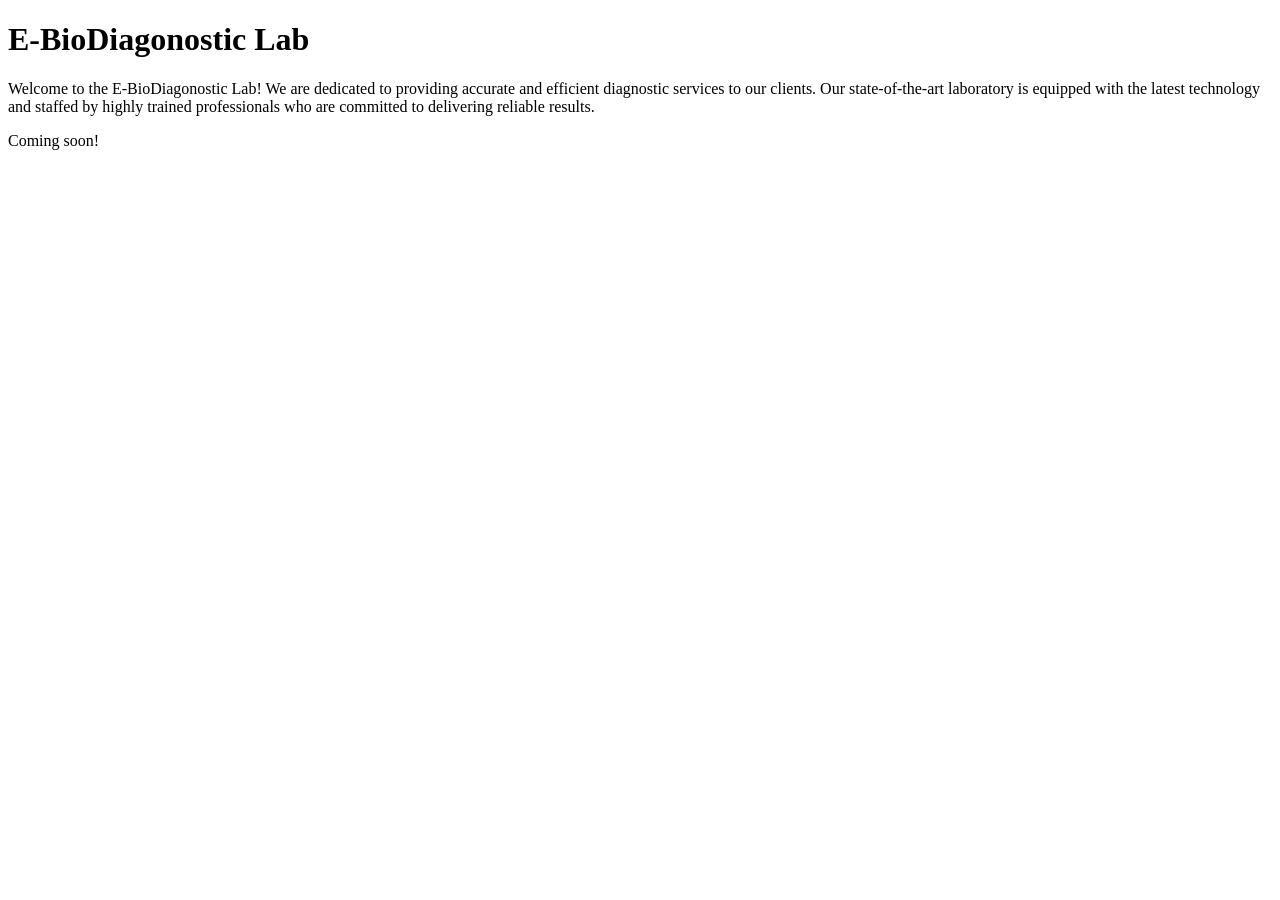
==== index.html @ f476524f "Create index.html" ====
<!DOCTYPE html>
<html lang="en">
<head>
    <meta charset="UTF-8">
    <meta name="viewport" content="width=device-width, initial-scale=1.0">
    <title>E-BioDiagonostic Lab</title>
</head>
<body>
    <h1>E-BioDiagonostic Lab</h1>
    <p>Welcome to the E-BioDiagonostic Lab! We are dedicated to providing accurate and efficient diagnostic services to our clients. Our state-of-the-art laboratory is equipped with the latest technology and staffed by highly trained professionals who are committed to delivering reliable results.
    </p>
    <p>Coming soon!</p>
</body>
</html>
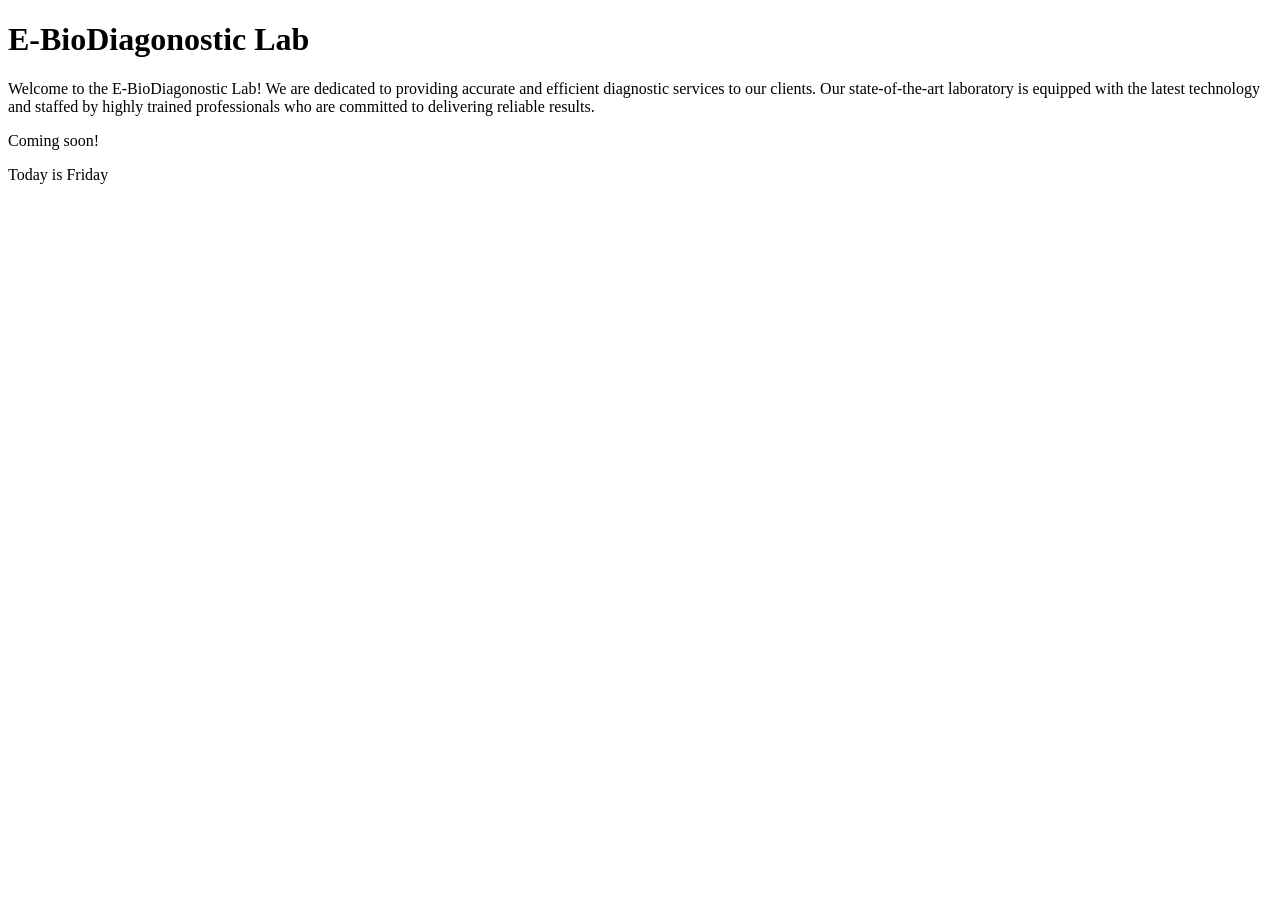
==== commit 533349db: "Update index.html" ====
--- a/index.html
+++ b/index.html
@@ -10,5 +10,7 @@
     <p>Welcome to the E-BioDiagonostic Lab! We are dedicated to providing accurate and efficient diagnostic services to our clients. Our state-of-the-art laboratory is equipped with the latest technology and staffed by highly trained professionals who are committed to delivering reliable results.
     </p>
     <p>Coming soon!</p>
+
+    <p>Today is Friday</p>
 </body>
 </html>
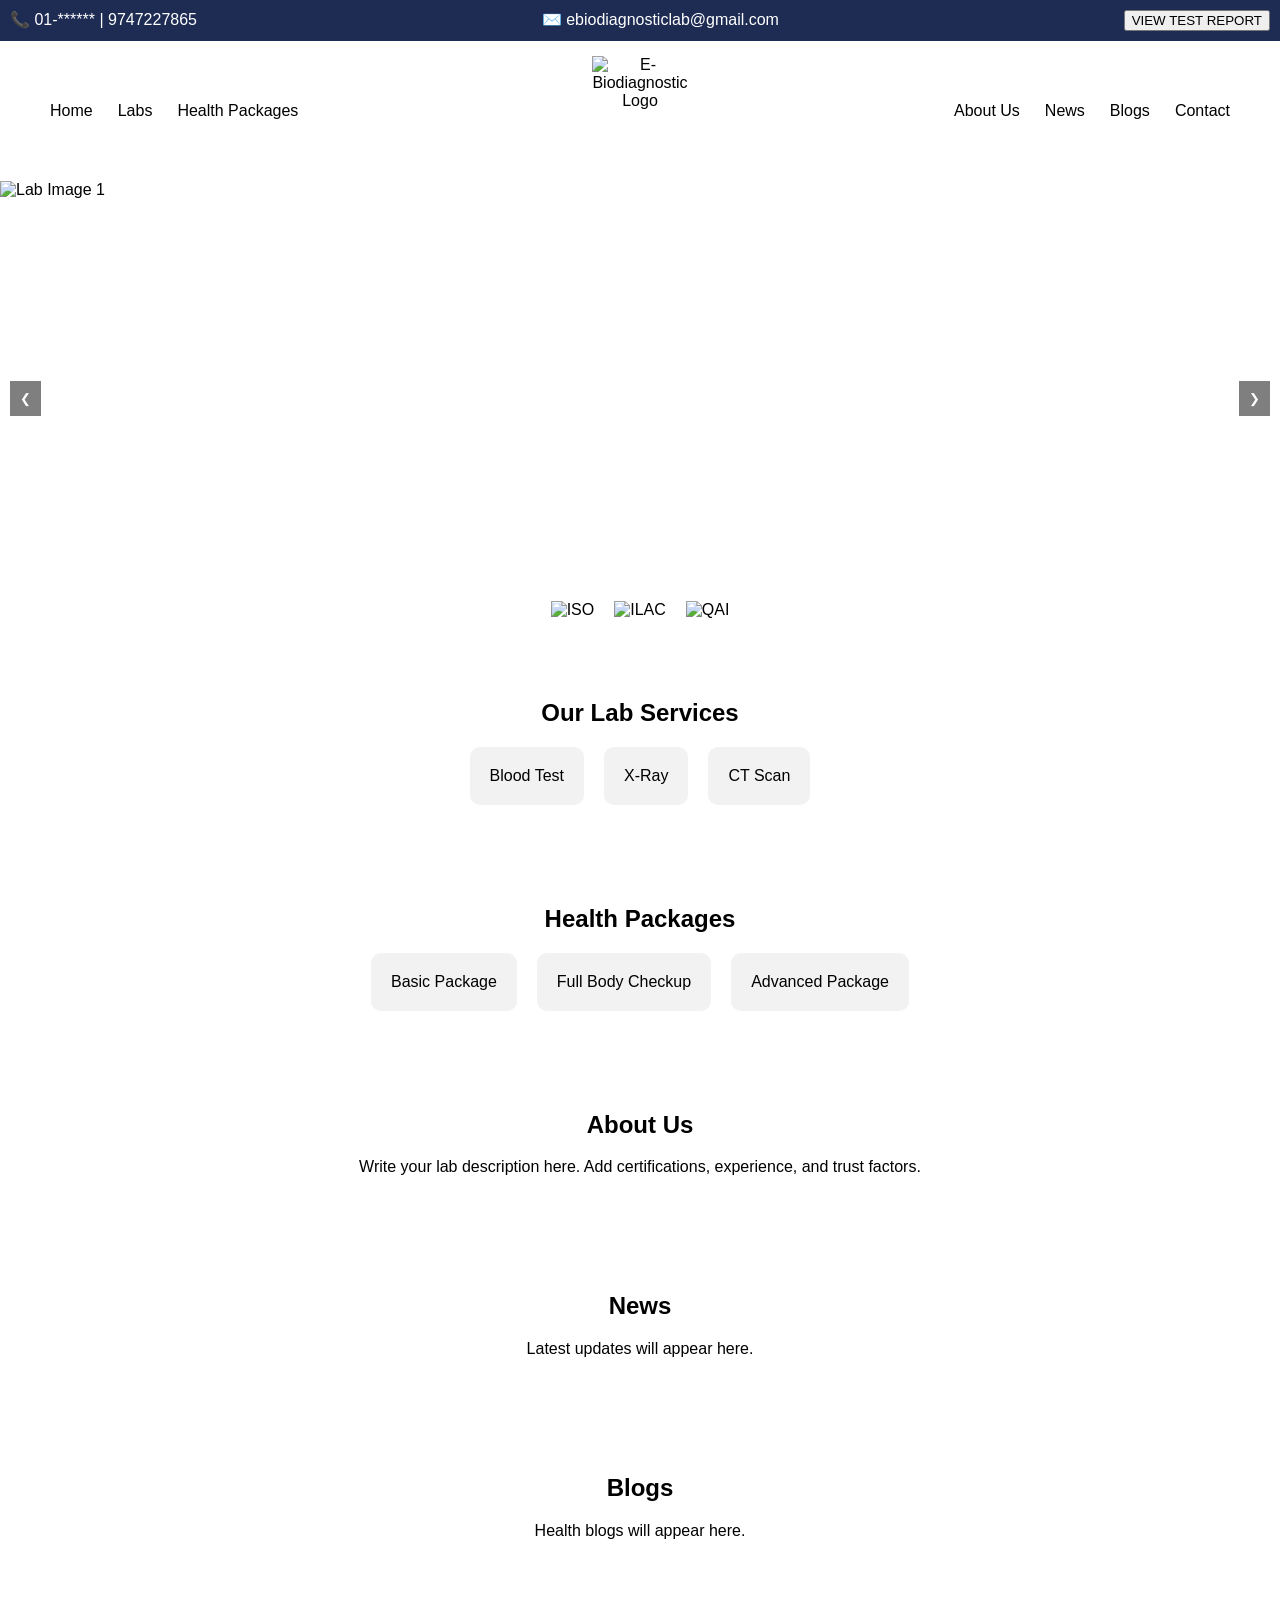
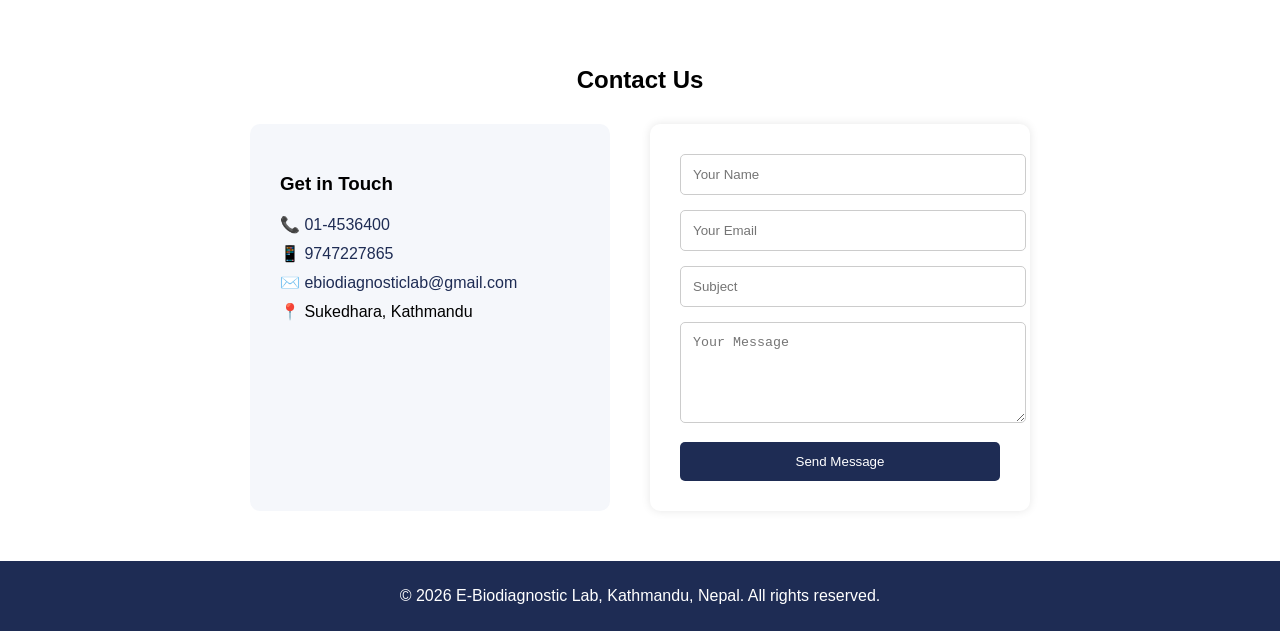
==== commit c125d058: "Add files via upload" ====
--- a/index.html
+++ b/index.html
@@ -1,16 +1,221 @@
-<!DOCTYPE html>
-<html lang="en">
-<head>
-    <meta charset="UTF-8">
-    <meta name="viewport" content="width=device-width, initial-scale=1.0">
-    <title>E-BioDiagonostic Lab</title>
-</head>
-<body>
-    <h1>E-BioDiagonostic Lab</h1>
-    <p>Welcome to the E-BioDiagonostic Lab! We are dedicated to providing accurate and efficient diagnostic services to our clients. Our state-of-the-art laboratory is equipped with the latest technology and staffed by highly trained professionals who are committed to delivering reliable results.
-    </p>
-    <p>Coming soon!</p>
-
-    <p>Today is Friday</p>
-</body>
-</html>
+<!DOCTYPE html>
+<html lang="en">
+<head>
+  <meta charset="UTF-8">
+  <title>E-Biodiagnostic</title>
+  <link rel="stylesheet" href="style.css">
+</head>
+<body>
+
+<!-- ================= TOP BAR ================= -->
+<div class="topbar">
+  <div class="container">
+    <span>
+      📞 <a href="tel:01******">01-******</a> |
+      <a href="tel:9747227865">9747227865</a>
+    </span>
+
+    <span>
+      ✉️ <a href="mailto:ebiodiagnosticlab@gmail.com">
+        ebiodiagnosticlab@gmail.com
+      </a>
+    </span>
+
+    <button onclick="goToReport()">VIEW TEST REPORT</button>
+  </div>
+</div>
+
+
+<!-- ================= NAVBAR ================= -->
+<nav class="navbar">
+
+  <!-- LEFT MENU -->
+  <ul class="nav-left">
+    <li><a href="#home">Home</a></li>
+    <li><a href="#labs">Labs</a></li>
+    <li><a href="#packages">Health Packages</a></li>
+  </ul>
+
+  <!-- LOGO -->
+  <div class="logo">
+    <a href="#home">
+      <img src="Image/logo.png" alt="E-Biodiagnostic Logo">
+    </a>
+  </div>
+
+  <!-- RIGHT MENU -->
+  <ul class="nav-right">
+    <li><a href="#about">About Us</a></li>
+    <li><a href="#news">News</a></li>
+    <li><a href="#blogs">Blogs</a></li>
+    <li><a href="#contact">Contact</a></li>
+  </ul>
+
+</nav>
+
+
+<!-- ================= HERO / SLIDER ================= -->
+<section id="home" class="hero">
+
+  <div class="slide active">
+    <img src="Image/img1.jpeg" alt="Lab Image 1">
+    <div class="overlay">
+      <h1>Advanced Diagnostic Lab</h1>
+      <p>Accurate & Trusted Reports</p>
+    </div>
+  </div>
+
+  <div class="slide">
+    <img src="Image/img2.jpeg" alt="Lab Image 2">
+    <div class="overlay">
+      <h1>Quality Healthcare</h1>
+      <p>We Care For You</p>
+    </div>
+  </div>
+
+  <button class="prev">&#10094;</button>
+  <button class="next">&#10095;</button>
+</section>
+
+
+<!-- ================= CERTIFICATIONS ================= -->
+<section class="certifications">
+  <img src="" alt="ISO">
+  <img src="" alt="ILAC">
+  <img src="" alt="QAI">
+</section>
+
+
+<!-- ================= SERVICES ================= -->
+<section id="labs" class="services">
+  <h2>Our Lab Services</h2>
+
+  <div class="cards">
+    <div class="card">Blood Test</div>
+    <div class="card">X-Ray</div>
+    <div class="card">CT Scan</div>
+  </div>
+</section>
+
+
+<!-- ================= PACKAGES ================= -->
+<section id="packages" class="services">
+  <h2>Health Packages</h2>
+
+  <div class="cards">
+    <div class="card">Basic Package</div>
+    <div class="card">Full Body Checkup</div>
+    <div class="card">Advanced Package</div>
+  </div>
+</section>
+
+
+<!-- ================= ABOUT ================= -->
+<section id="about" class="about">
+  <h2>About Us</h2>
+  <p>
+    Write your lab description here. Add certifications, experience,
+    and trust factors.
+  </p>
+</section>
+
+
+<!-- ================= NEWS ================= -->
+<section id="news" class="about">
+  <h2>News</h2>
+  <p>Latest updates will appear here.</p>
+</section>
+
+
+<!-- ================= BLOGS ================= -->
+<section id="blogs" class="about">
+  <h2>Blogs</h2>
+  <p>Health blogs will appear here.</p>
+</section>
+
+
+<!-- ================= CONTACT (ADVANCED) ================= -->
+<section id="contact" class="contact">
+
+  <h2>Contact Us</h2>
+
+  <div class="contact-container">
+
+    <!-- ===== LEFT: CONTACT INFO ===== -->
+    <div class="contact-info">
+      <h3>Get in Touch</h3>
+
+      <p>📞 <a href="tel:014536400">01-4536400</a></p>
+      <p>📱 <a href="tel:9747227865">9747227865</a></p>
+      <p>✉️ <a href="mailto:ebiodiagnosticlab@gmail.com">ebiodiagnosticlab@gmail.com</a></p>
+      <p>📍 Sukedhara, Kathmandu</p>
+    </div>
+
+    <!-- ===== RIGHT: FORM WRAPPER (IMPORTANT) ===== -->
+    <div class="contact-form">
+
+      <form action="https://api.web3forms.com/submit" method="POST">
+
+        
+        <input type="hidden" name="access_key" value="1c66c8eb-bec9-47d8-b919-1bf044038e83">
+
+        <!-- EMAIL SETTINGS -->
+        <input type="hidden" name="subject" value="New Contact Message from E-Biodiagnostic">
+        <input type="hidden" name="from_name" value="E-Biodiagnostic Website">
+
+        <!-- BOT PROTECTION -->
+        <input type="checkbox" name="botcheck" style="display:none;">
+
+        <!-- NAME -->
+        <input 
+          type="text" 
+          name="name" 
+          placeholder="Your Name" 
+          required
+        >
+
+        <!-- EMAIL -->
+        <input 
+          type="email" 
+          name="email" 
+          placeholder="Your Email" 
+          required
+        >
+
+        <!-- SUBJECT -->
+        <input 
+          type="text" 
+          name="user_subject" 
+          placeholder="Subject" 
+          required
+        >
+
+        <!-- MESSAGE -->
+        <textarea 
+          name="message" 
+          placeholder="Your Message" 
+          rows="5" 
+          required
+        ></textarea>
+
+        <!-- SUBMIT -->
+        <button type="submit">Send Message</button>
+
+      </form>
+
+    </div>
+
+  </div>
+
+</section>
+
+
+<!-- ================= FOOTER ================= -->
+<footer>
+  <p>© 2026 E-Biodiagnostic Lab, Kathmandu, Nepal. All rights reserved.</p>
+</footer>
+
+
+<script src="script.js"></script>
+</body>
+</html>
--- a/style.css
+++ b/style.css
@@ -0,0 +1,247 @@
+body {
+  margin: 0;
+  font-family: Arial;
+  scroll-behavior: smooth;
+}
+
+/* TOPBAR */
+.topbar {
+  background: #1e2c54;
+  color: white;
+  padding: 10px;
+}
+
+.topbar a {
+  color: white;
+  text-decoration: none;
+}
+
+.container {
+  display: flex;
+  justify-content: space-between;
+}
+
+/* NAVBAR */
+/* NAVBAR FIX */
+.navbar {
+  display: flex;
+  justify-content: space-between;
+  align-items: center;   /* 🔥 vertical alignment fix */
+  padding: 10px 20px;
+}
+
+/* LEFT & RIGHT MENUS */
+.nav-left, .nav-right {
+  display: flex;
+  list-style: none;
+  gap: 20px;
+}
+
+/* ===== NAVBAR FULL FIX ===== */
+.navbar {
+  display: flex;
+  align-items: center;
+  justify-content: space-between;
+  padding: 15px 50px;
+}
+
+/* LEFT & RIGHT MENUS */
+.navbar ul {
+  list-style: none;
+  display: flex;
+  gap: 25px;
+  margin: 0;
+  padding: 0;
+  flex: 1;   /* 🔥 equal space */
+}
+
+/* LEFT ALIGN */
+.navbar ul:first-child {
+  justify-content: flex-start;
+}
+
+/* RIGHT ALIGN */
+.navbar ul:last-child {
+  justify-content: flex-end;
+}
+
+/* ===== LOGO CENTER PERFECT ===== */
+.logo {
+  flex: 0;   /* 🔥 prevent stretching */
+  text-align: center;
+}
+
+.logo img {
+  height: 110px;   /* 🔥 perfect size */
+  width: auto;
+  display: block;
+  margin: 0 auto;
+  
+}
+
+/* REMOVE ROUND IF ANY */
+.logo img {
+  border-radius: 0;
+}
+
+/* ===== LINKS ===== */
+.navbar a {
+  text-decoration: none;
+  color: black;
+  font-weight: 500;
+  transition: 0.3s;
+}
+
+.navbar a:hover {
+  color: #1e2c54;
+}
+
+/* ===== HERO (UNCHANGED BUT CLEAN) ===== */
+.hero {
+  height: 400px;
+  position: relative;
+  overflow: hidden;
+}
+
+.slide {
+  display: none;
+  position: absolute;
+  width: 100%;
+  height: 100%;
+}
+
+.slide img {
+  width: 100%;
+  height: 100%;
+  object-fit: cover;
+}
+
+.active {
+  display: block;
+}
+
+.overlay {
+  position: absolute;
+  top: 50%;
+  left: 50%;
+  transform: translate(-50%, -50%);
+  color: white;
+  text-align: center;
+}
+
+/* BUTTONS */
+.prev, .next {
+  position: absolute;
+  top: 50%;
+  background: rgba(0,0,0,0.5);
+  color: white;
+  border: none;
+  padding: 10px;
+}
+
+.prev { left: 10px; }
+.next { right: 10px; }
+
+/* CERTIFICATIONS */
+.certifications {
+  display: flex;
+  justify-content: center;
+  gap: 20px;
+  padding: 20px;
+}
+
+/* SERVICES */
+.services {
+  text-align: center;
+  padding: 40px;
+}
+
+.cards {
+  display: flex;
+  justify-content: center;
+  gap: 20px;
+}
+
+.card {
+  background: #f2f2f2;
+  padding: 20px;
+  border-radius: 10px;
+}
+
+/* ABOUT */
+.about {
+  padding: 40px;
+  text-align: center;
+}
+
+/* ===== CONTACT SECTION UPGRADE ===== */
+.contact {
+  padding: 50px 20px;
+  text-align: center;
+}
+
+.contact-container {
+  display: flex;
+  justify-content: center;
+  gap: 40px;
+  margin-top: 30px;
+  flex-wrap: wrap;
+}
+
+/* LEFT SIDE */
+.contact-info {
+  background: #f5f7fb;
+  padding: 30px;
+  border-radius: 10px;
+  width: 300px;
+  text-align: left;
+}
+
+.contact-info h3 {
+  margin-bottom: 20px;
+}
+
+.contact-info p {
+  margin: 10px 0;
+}
+
+.contact-info a {
+  text-decoration: none;
+  color: #1e2c54;
+}
+
+/* RIGHT SIDE */
+.contact-form {
+  background: #ffffff;
+  padding: 30px;
+  border-radius: 10px;
+  width: 320px;
+  box-shadow: 0 0 10px rgba(0,0,0,0.1);
+}
+
+.contact-form input,
+.contact-form textarea {
+  width: 100%;
+  margin-bottom: 15px;
+  padding: 12px;
+  border: 1px solid #ccc;
+  border-radius: 5px;
+}
+
+.contact-form button {
+  width: 100%;
+  padding: 12px;
+  background: #1e2c54;
+  color: white;
+  border: none;
+  border-radius: 5px;
+  cursor: pointer;
+}
+
+/* FOOTER */
+footer {
+  background: #1e2c54;
+  color: white;
+  text-align: center;
+  padding: 10px;
+}
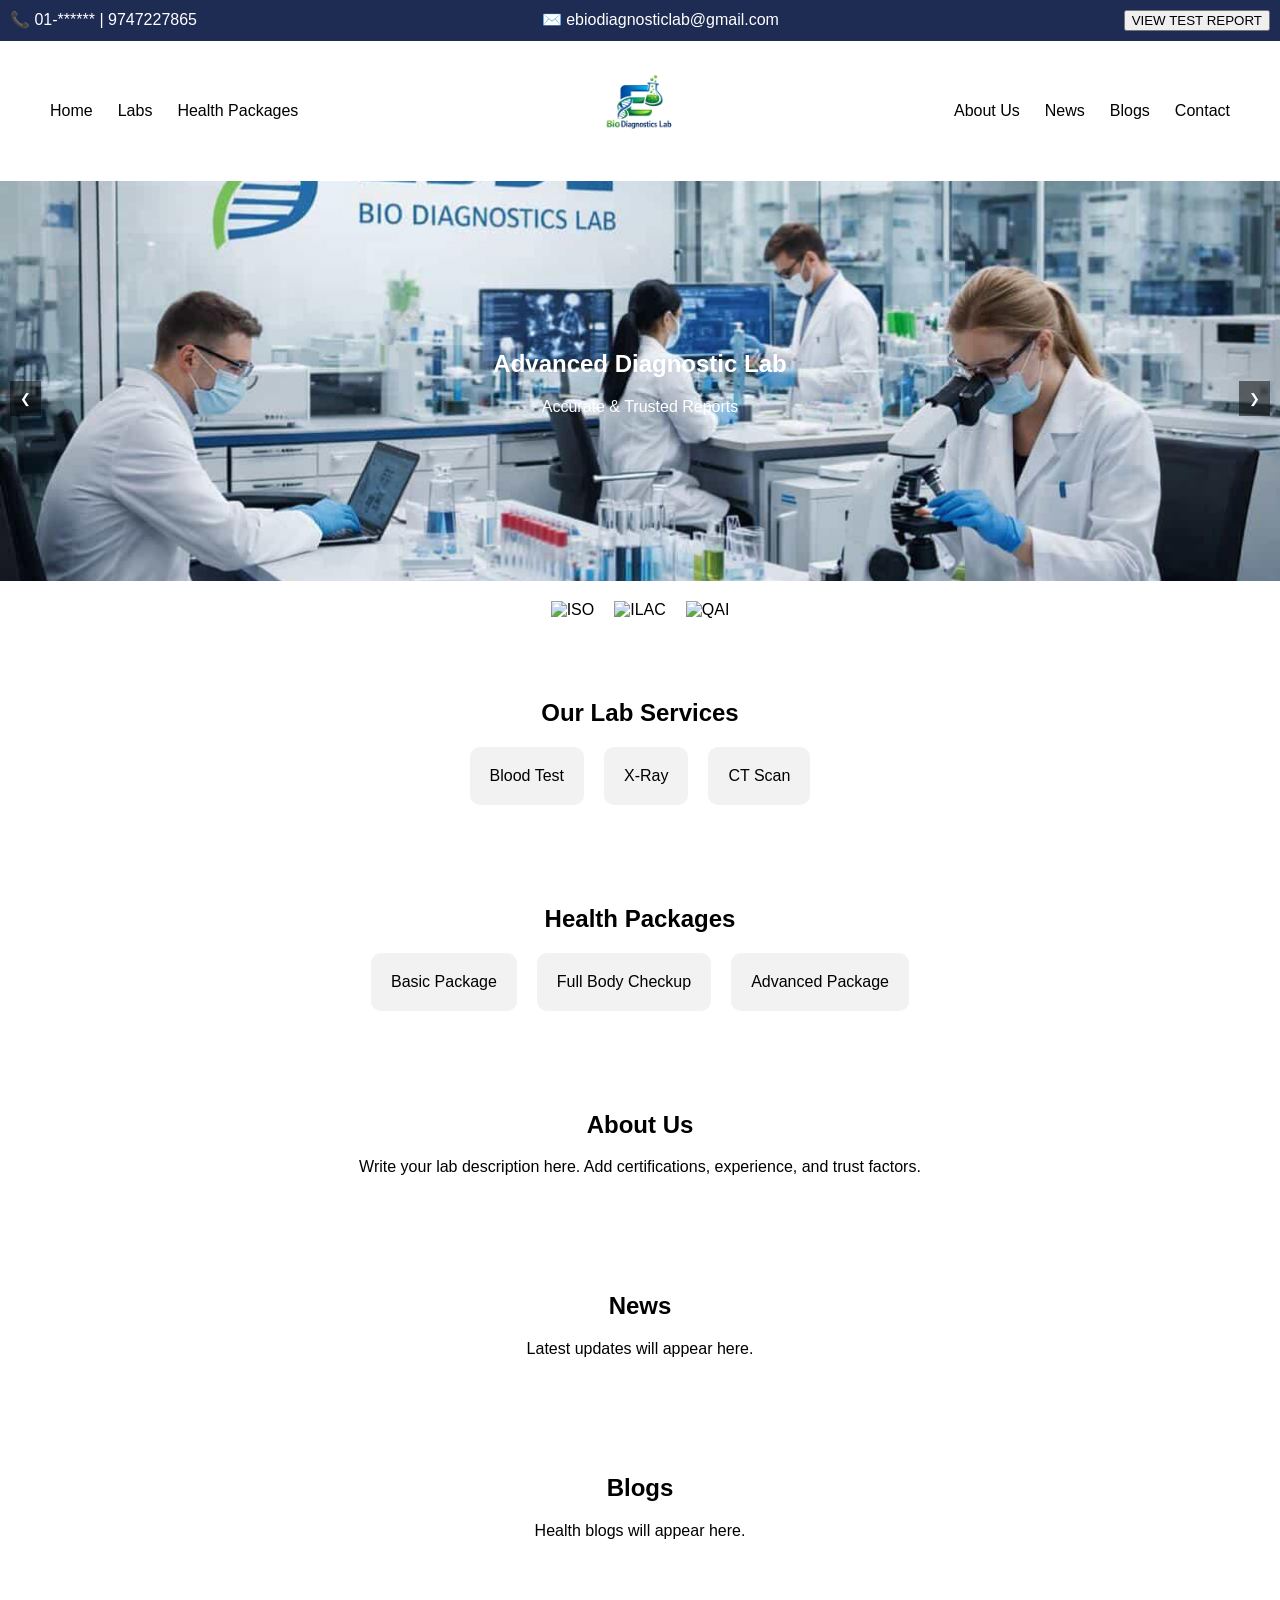
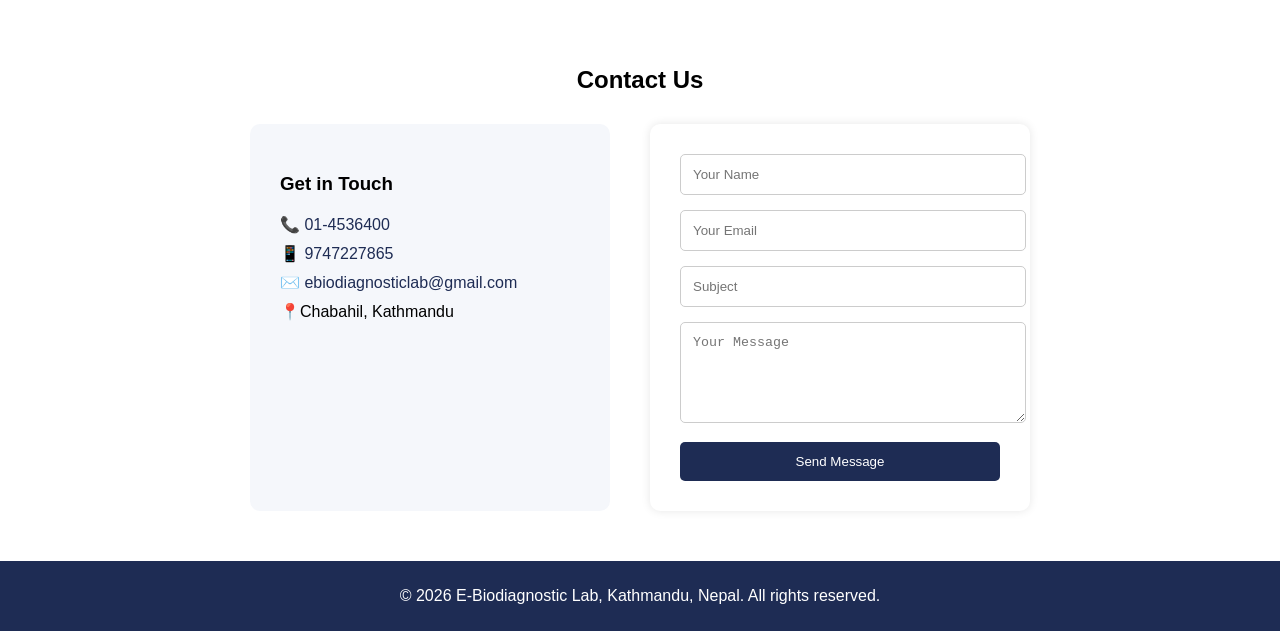
==== commit 6b2c179d: "Update index.html" ====
--- a/index.html
+++ b/index.html
@@ -148,7 +148,7 @@
       <p>📞 <a href="tel:014536400">01-4536400</a></p>
       <p>📱 <a href="tel:9747227865">9747227865</a></p>
       <p>✉️ <a href="mailto:ebiodiagnosticlab@gmail.com">ebiodiagnosticlab@gmail.com</a></p>
-      <p>📍 Sukedhara, Kathmandu</p>
+      <p>📍Chabahil, Kathmandu</p>
     </div>
 
     <!-- ===== RIGHT: FORM WRAPPER (IMPORTANT) ===== -->
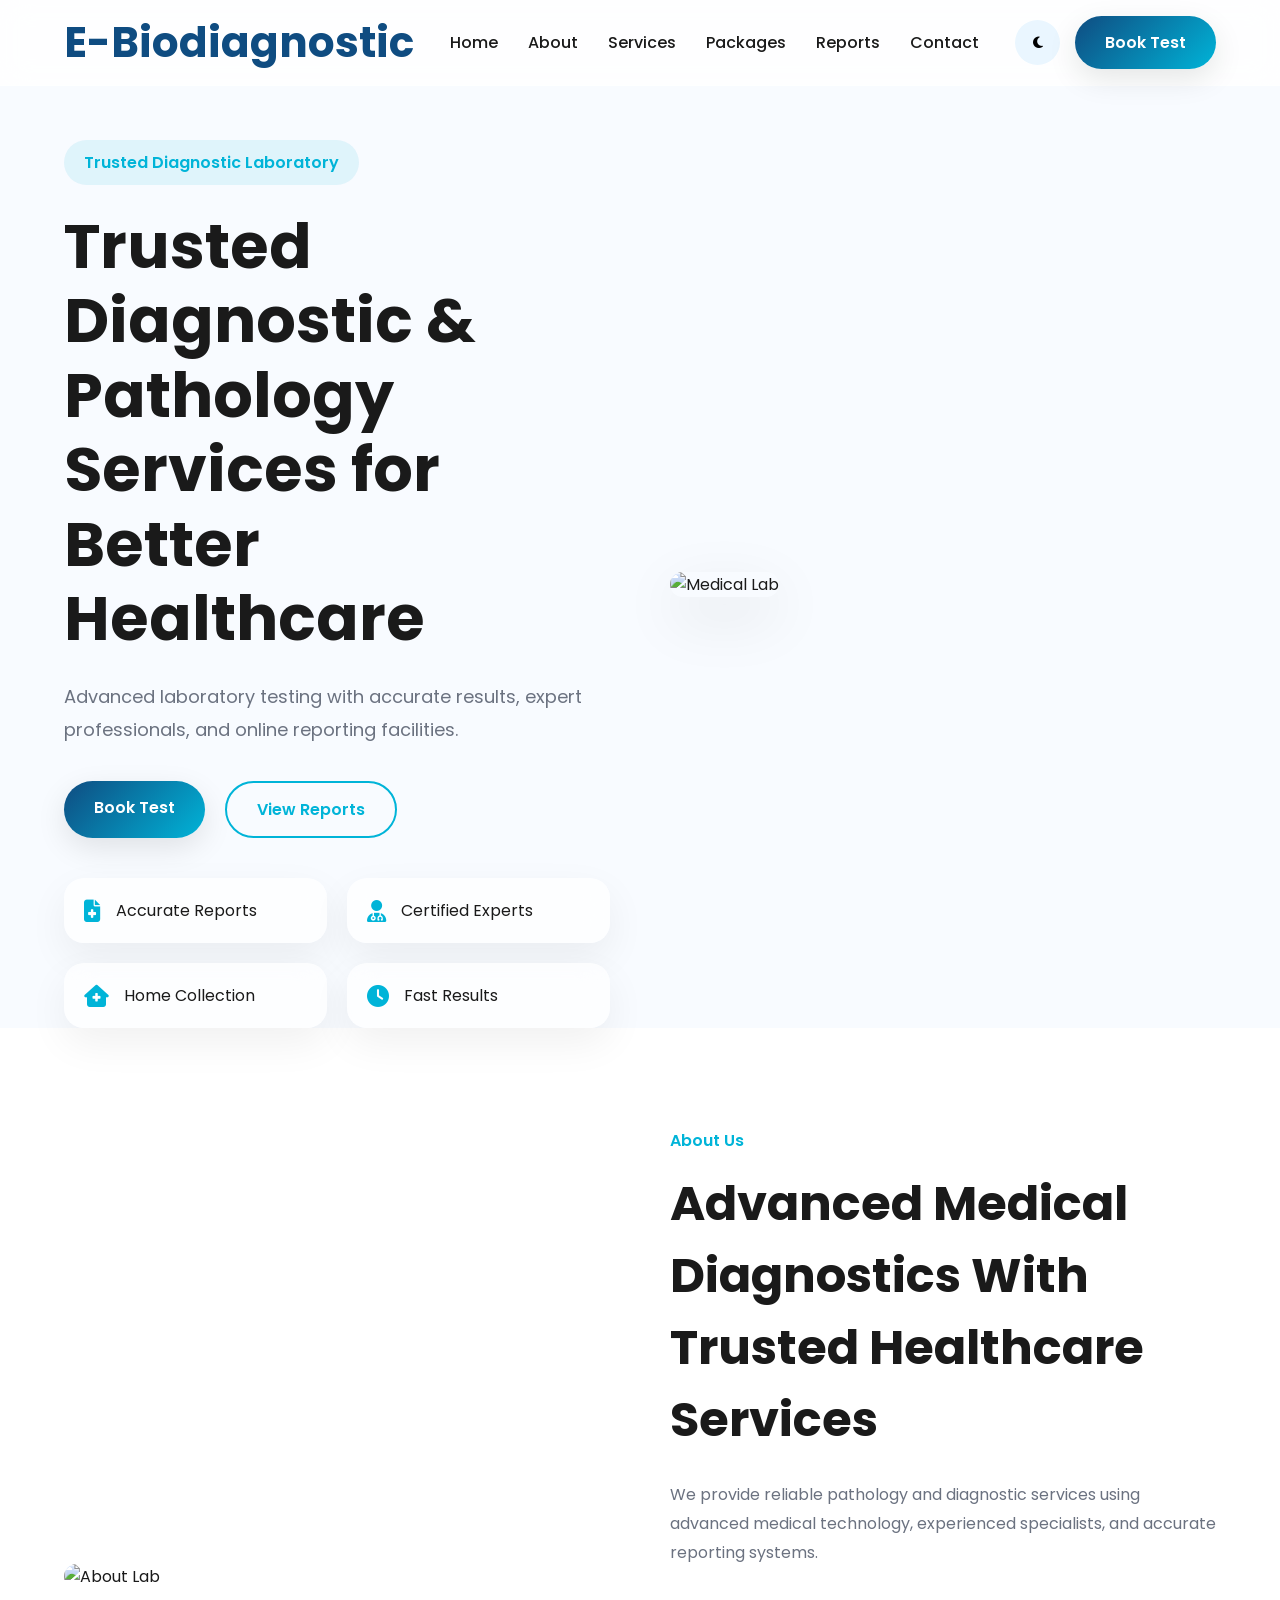
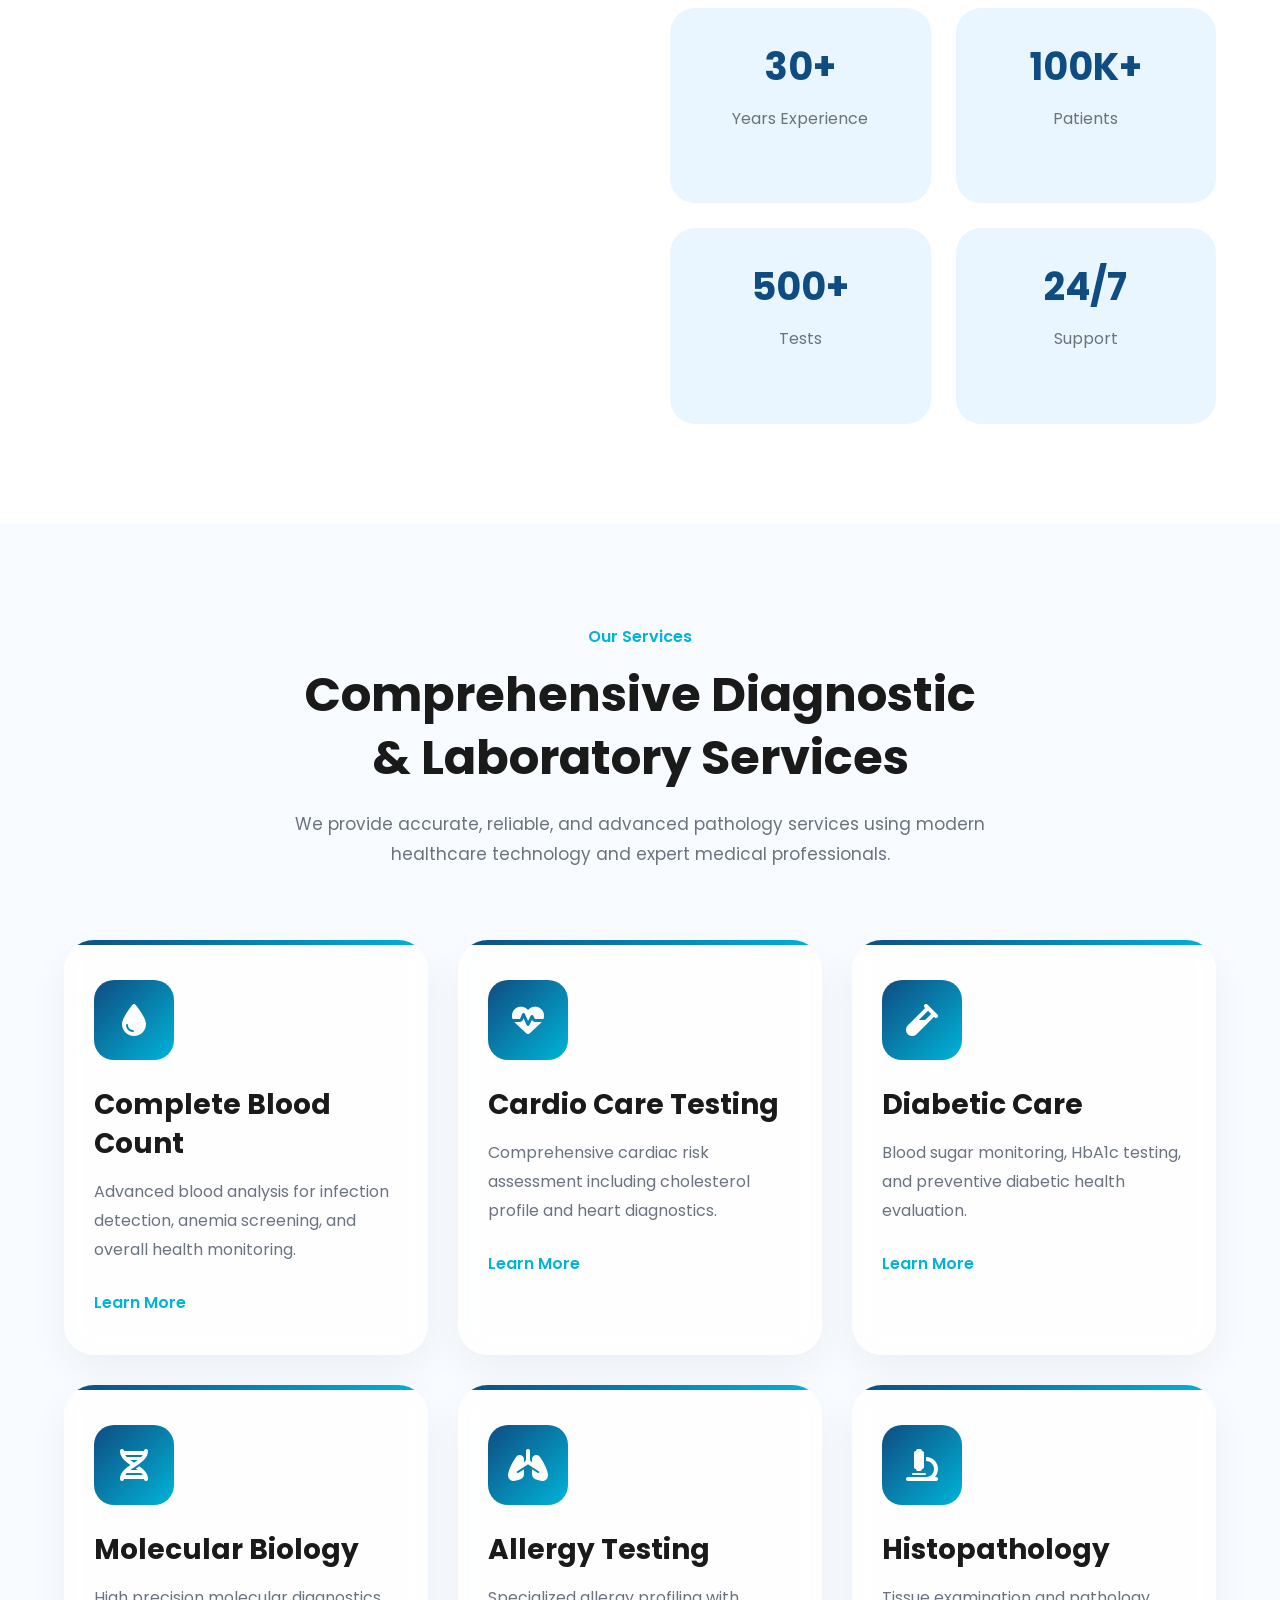
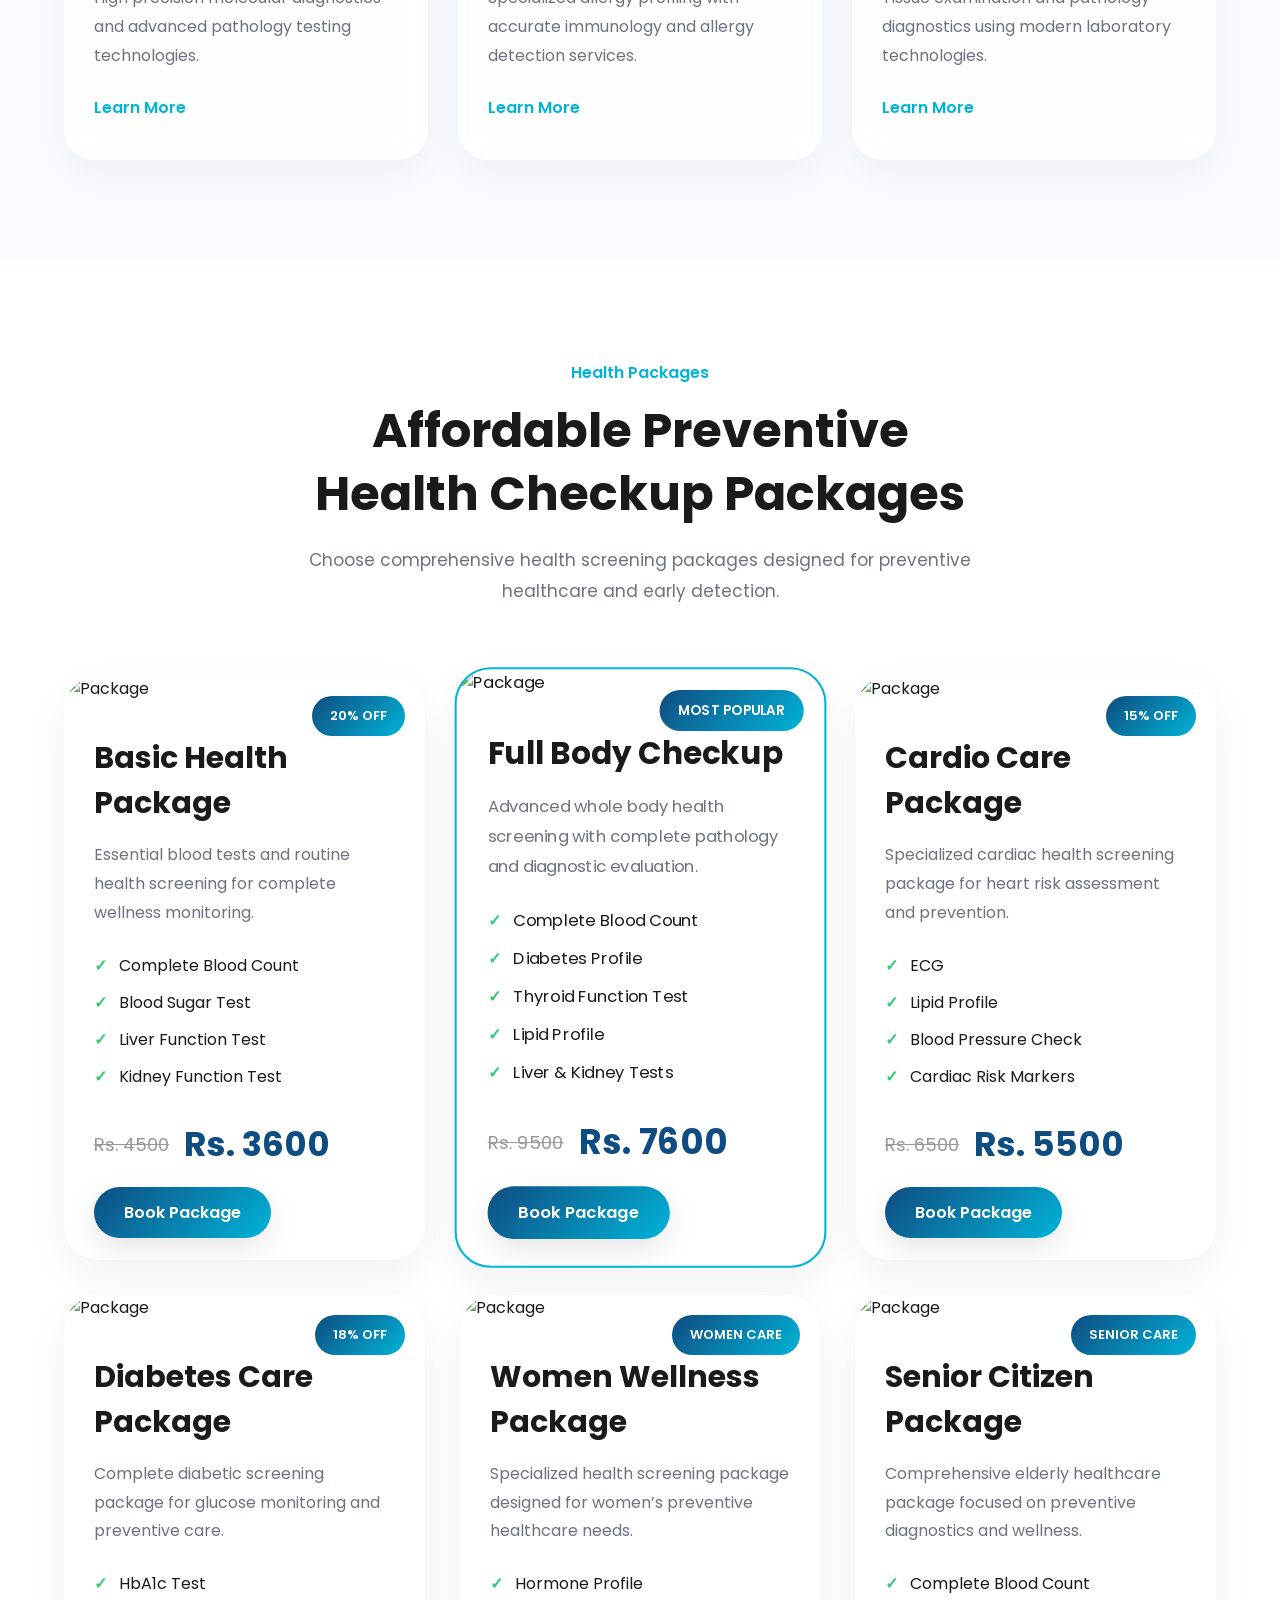
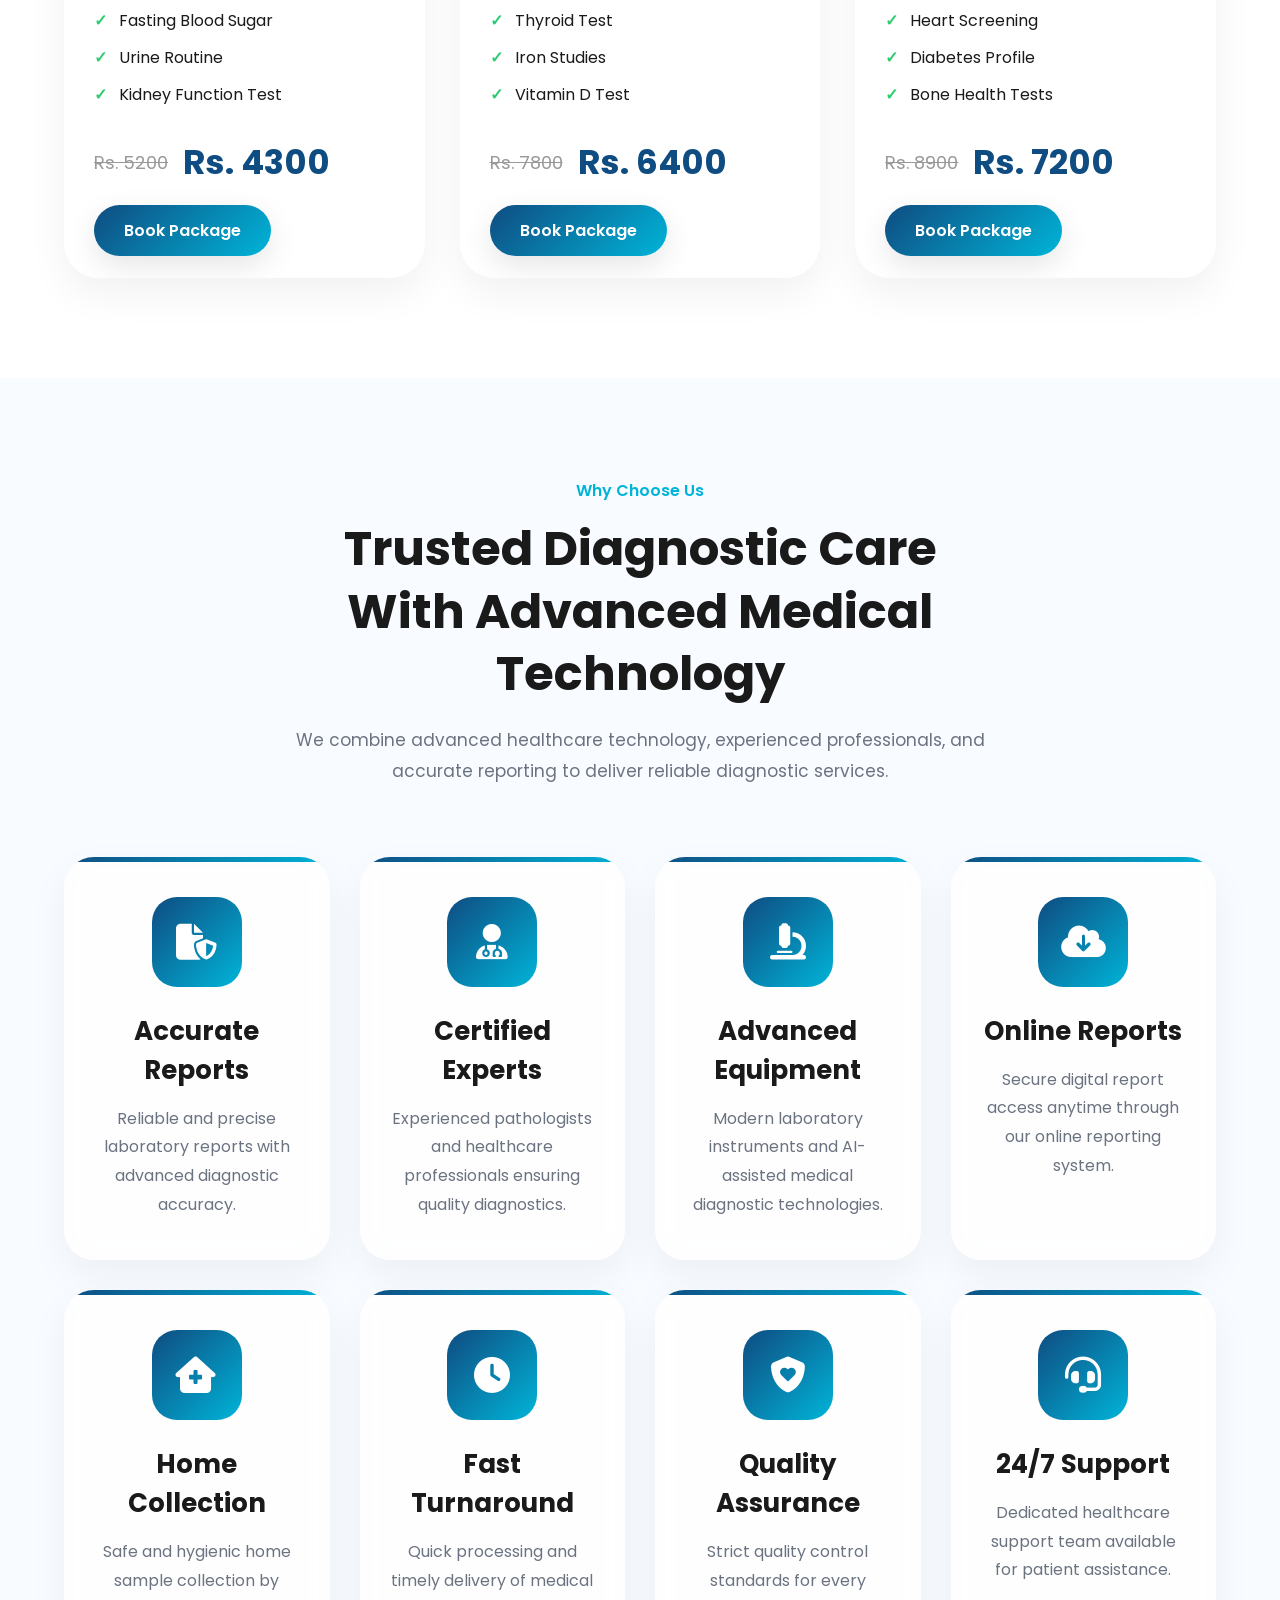
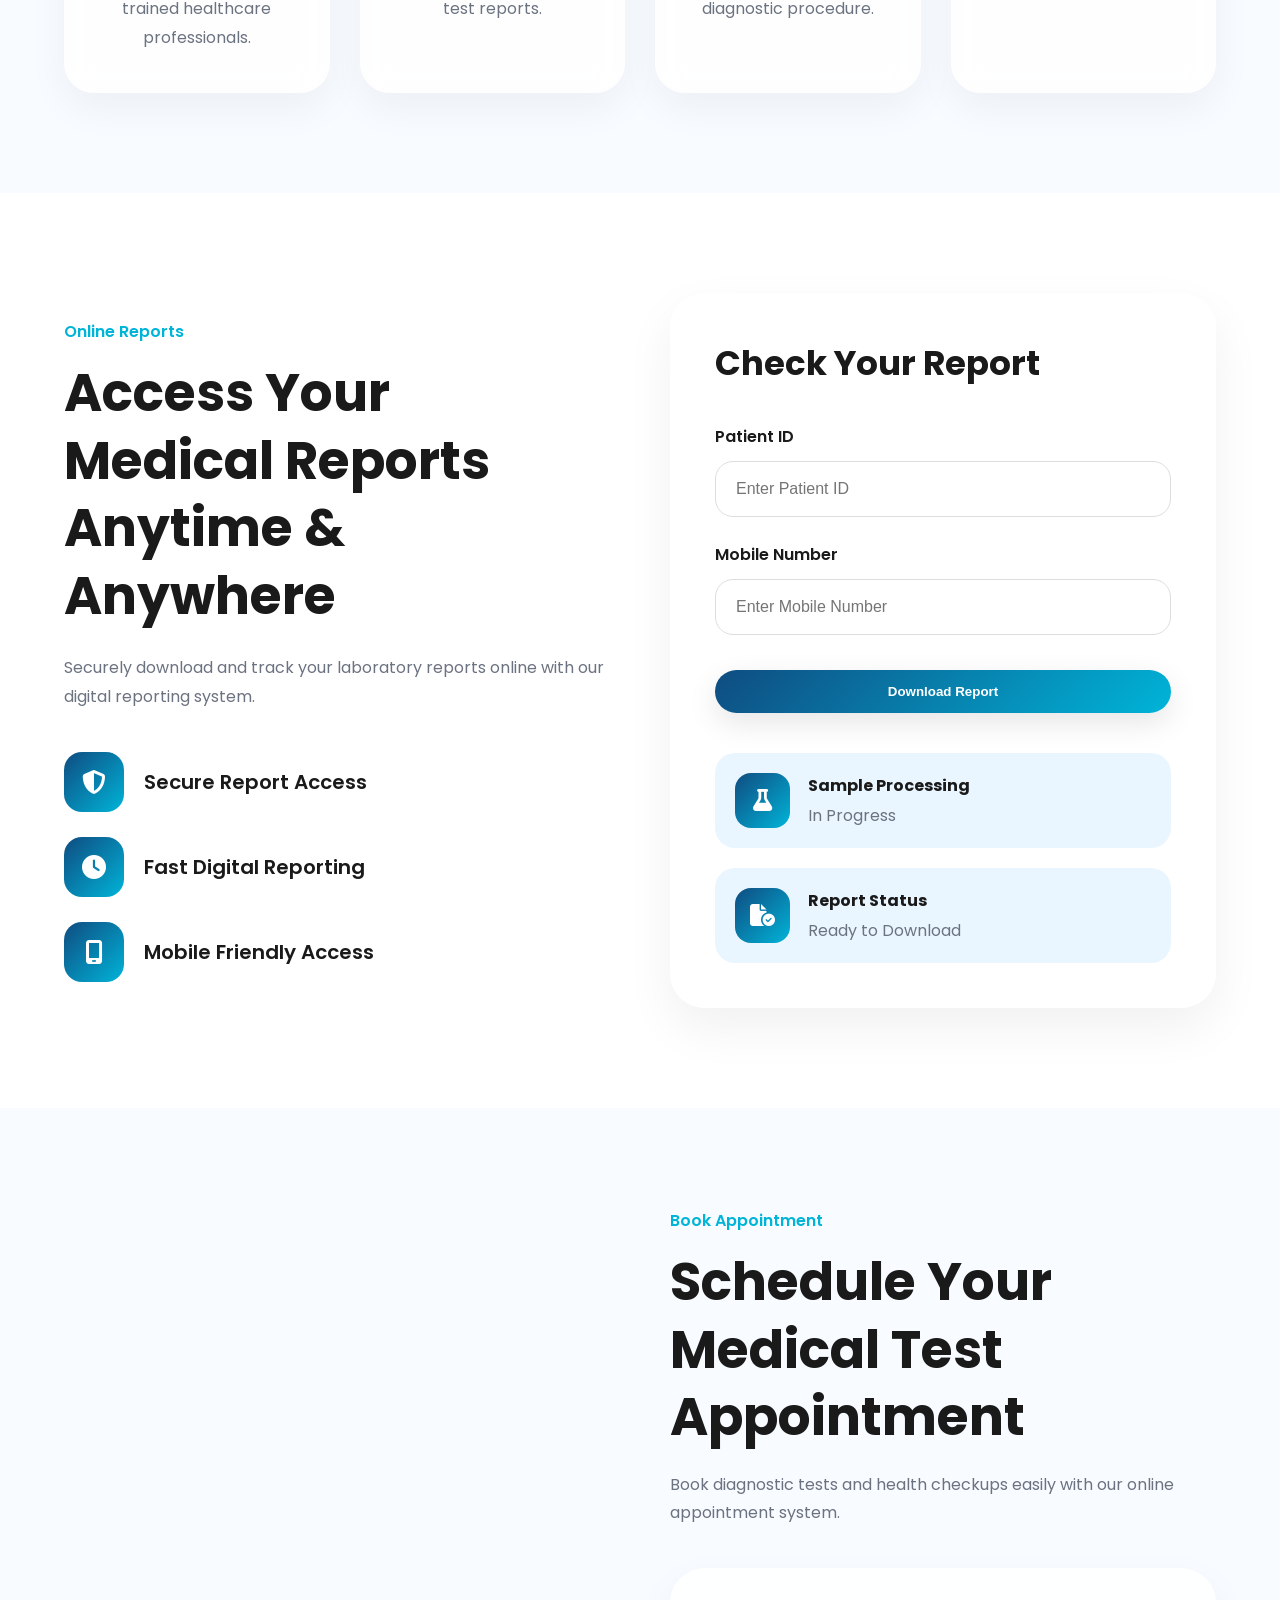
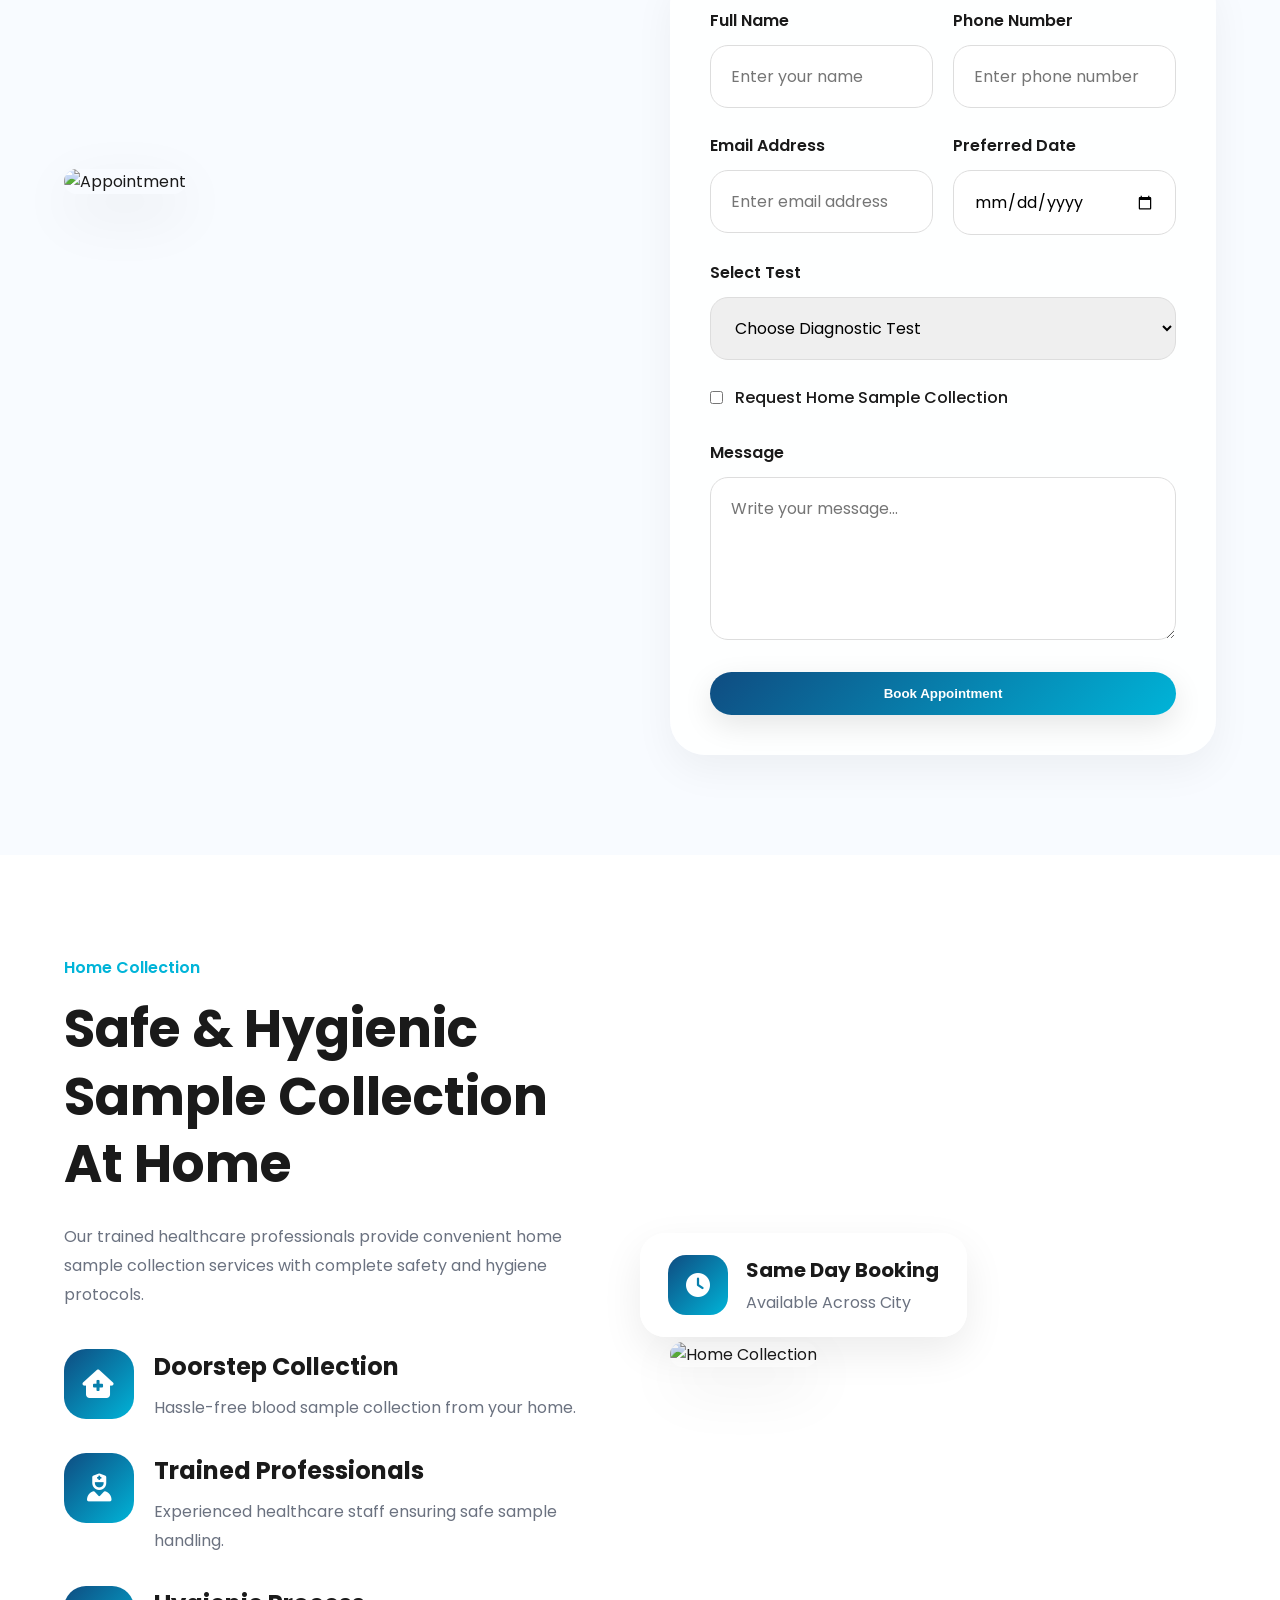
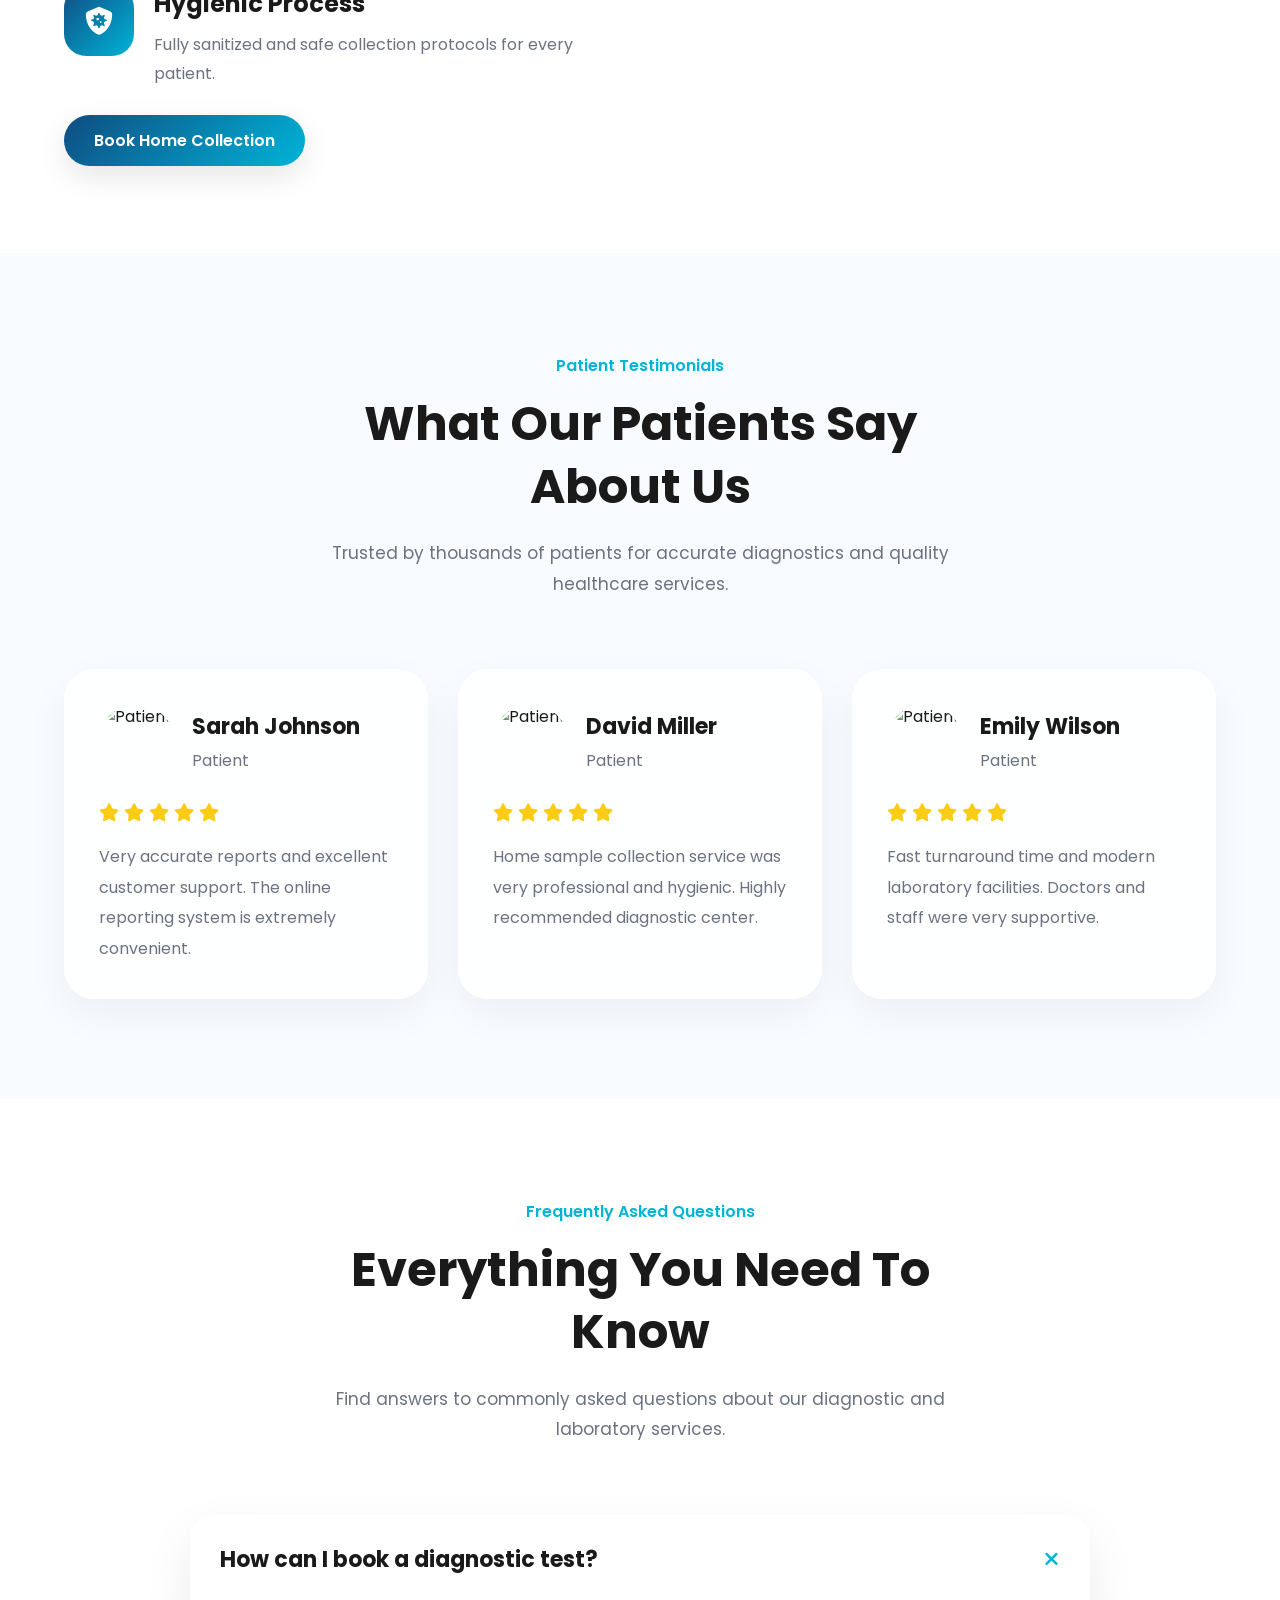
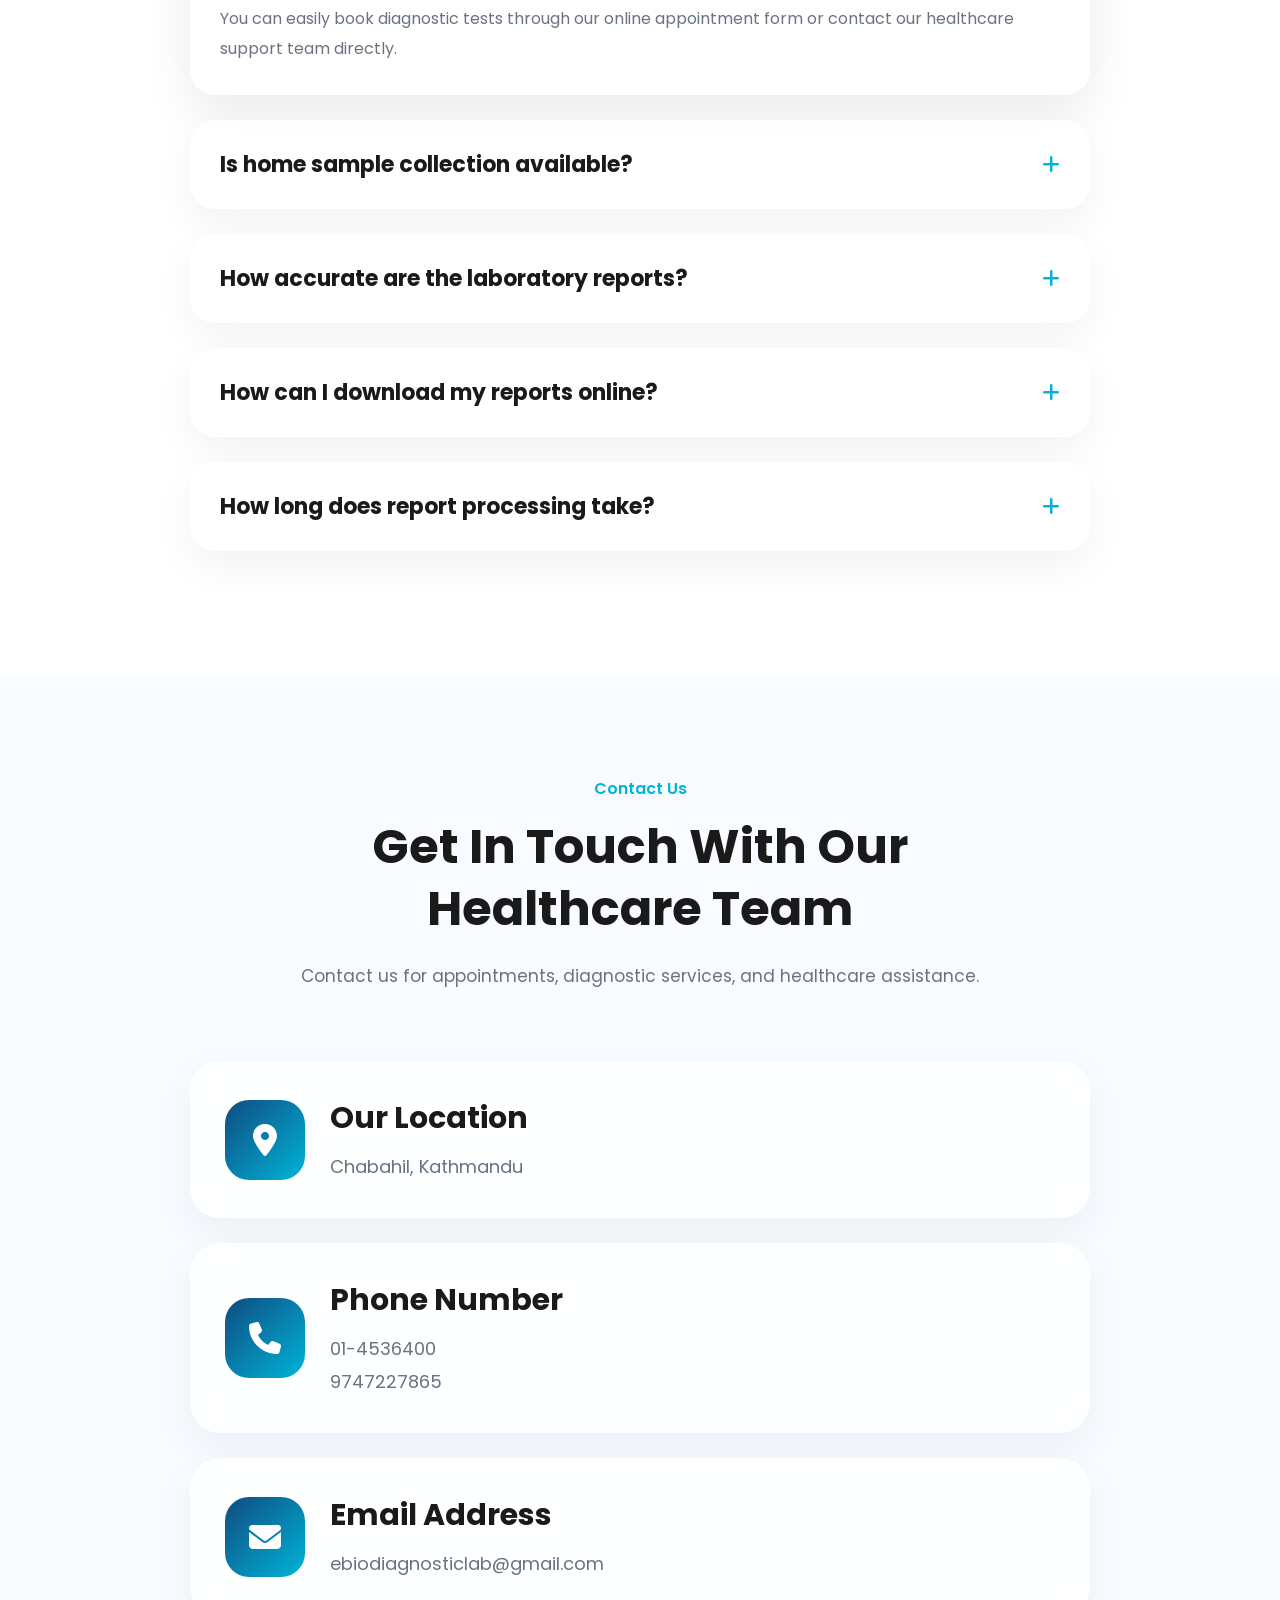
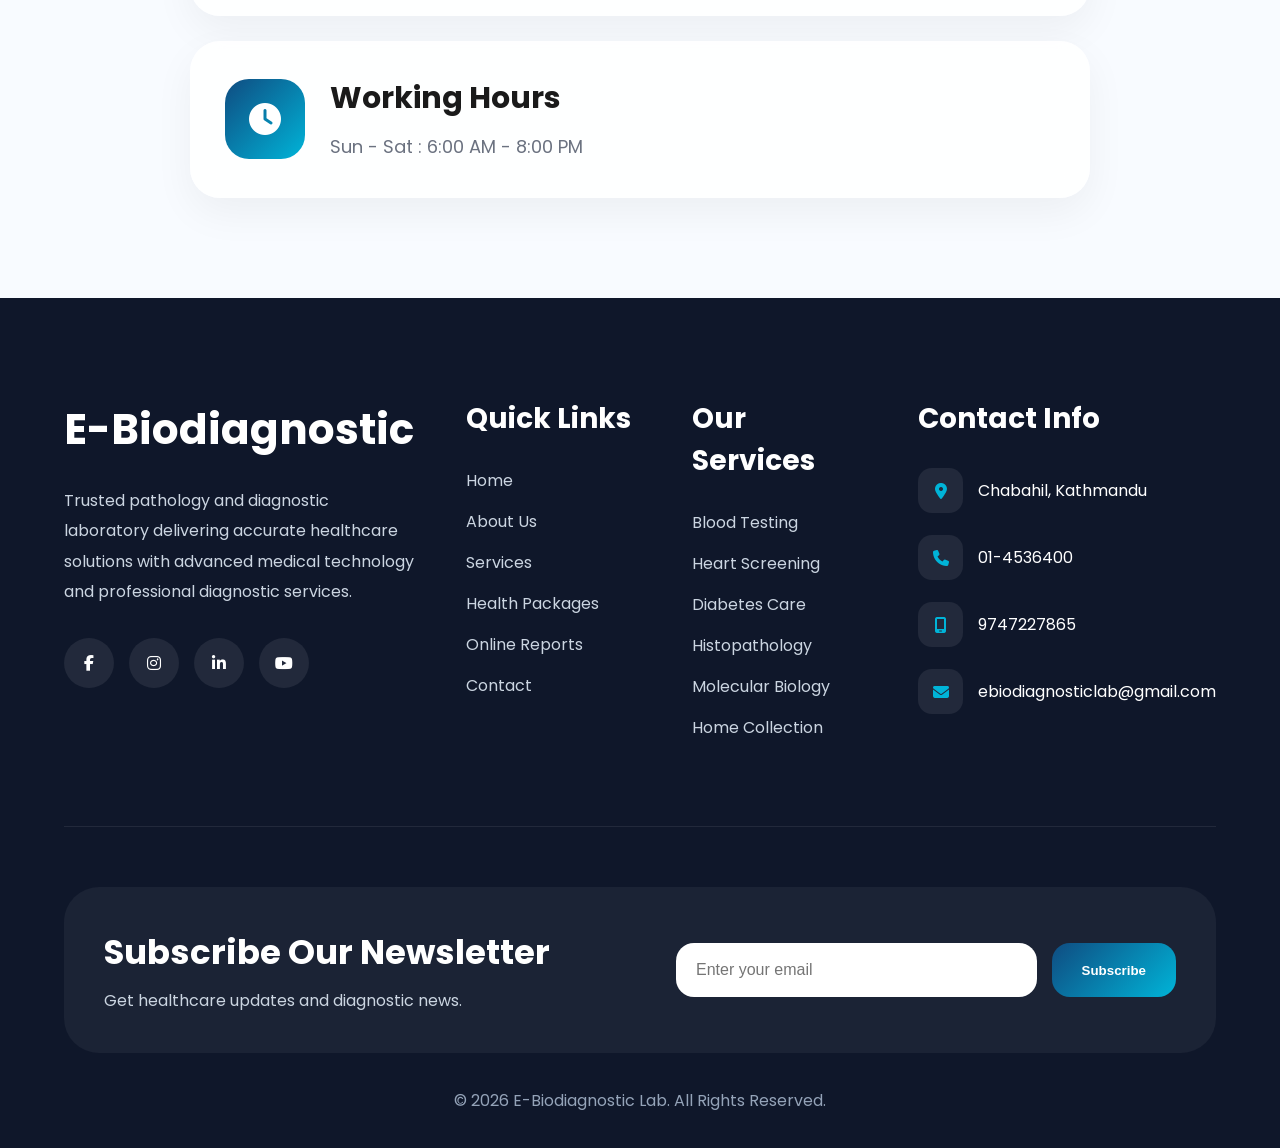
==== commit 8eab341f: "Restructure: move index.html to root, update CSS/JS paths, remove medical-lab-website folder" ====
--- a/index.html
+++ b/index.html
@@ -1,221 +1,2075 @@
-<!DOCTYPE html>
-<html lang="en">
-<head>
-  <meta charset="UTF-8">
-  <title>E-Biodiagnostic</title>
-  <link rel="stylesheet" href="style.css">
-</head>
-<body>
-
-<!-- ================= TOP BAR ================= -->
-<div class="topbar">
-  <div class="container">
-    <span>
-      📞 <a href="tel:01******">01-******</a> |
-      <a href="tel:9747227865">9747227865</a>
-    </span>
-
-    <span>
-      ✉️ <a href="mailto:ebiodiagnosticlab@gmail.com">
-        ebiodiagnosticlab@gmail.com
-      </a>
-    </span>
-
-    <button onclick="goToReport()">VIEW TEST REPORT</button>
-  </div>
-</div>
-
-
-<!-- ================= NAVBAR ================= -->
-<nav class="navbar">
-
-  <!-- LEFT MENU -->
-  <ul class="nav-left">
-    <li><a href="#home">Home</a></li>
-    <li><a href="#labs">Labs</a></li>
-    <li><a href="#packages">Health Packages</a></li>
-  </ul>
-
-  <!-- LOGO -->
-  <div class="logo">
-    <a href="#home">
-      <img src="Image/logo.png" alt="E-Biodiagnostic Logo">
-    </a>
-  </div>
-
-  <!-- RIGHT MENU -->
-  <ul class="nav-right">
-    <li><a href="#about">About Us</a></li>
-    <li><a href="#news">News</a></li>
-    <li><a href="#blogs">Blogs</a></li>
-    <li><a href="#contact">Contact</a></li>
-  </ul>
-
-</nav>
-
-
-<!-- ================= HERO / SLIDER ================= -->
-<section id="home" class="hero">
-
-  <div class="slide active">
-    <img src="Image/img1.jpeg" alt="Lab Image 1">
-    <div class="overlay">
-      <h1>Advanced Diagnostic Lab</h1>
-      <p>Accurate & Trusted Reports</p>
-    </div>
-  </div>
-
-  <div class="slide">
-    <img src="Image/img2.jpeg" alt="Lab Image 2">
-    <div class="overlay">
-      <h1>Quality Healthcare</h1>
-      <p>We Care For You</p>
-    </div>
-  </div>
-
-  <button class="prev">&#10094;</button>
-  <button class="next">&#10095;</button>
-</section>
-
-
-<!-- ================= CERTIFICATIONS ================= -->
-<section class="certifications">
-  <img src="" alt="ISO">
-  <img src="" alt="ILAC">
-  <img src="" alt="QAI">
-</section>
-
-
-<!-- ================= SERVICES ================= -->
-<section id="labs" class="services">
-  <h2>Our Lab Services</h2>
-
-  <div class="cards">
-    <div class="card">Blood Test</div>
-    <div class="card">X-Ray</div>
-    <div class="card">CT Scan</div>
-  </div>
-</section>
-
-
-<!-- ================= PACKAGES ================= -->
-<section id="packages" class="services">
-  <h2>Health Packages</h2>
-
-  <div class="cards">
-    <div class="card">Basic Package</div>
-    <div class="card">Full Body Checkup</div>
-    <div class="card">Advanced Package</div>
-  </div>
-</section>
-
-
-<!-- ================= ABOUT ================= -->
-<section id="about" class="about">
-  <h2>About Us</h2>
-  <p>
-    Write your lab description here. Add certifications, experience,
-    and trust factors.
-  </p>
-</section>
-
-
-<!-- ================= NEWS ================= -->
-<section id="news" class="about">
-  <h2>News</h2>
-  <p>Latest updates will appear here.</p>
-</section>
-
-
-<!-- ================= BLOGS ================= -->
-<section id="blogs" class="about">
-  <h2>Blogs</h2>
-  <p>Health blogs will appear here.</p>
-</section>
-
-
-<!-- ================= CONTACT (ADVANCED) ================= -->
-<section id="contact" class="contact">
-
-  <h2>Contact Us</h2>
-
-  <div class="contact-container">
-
-    <!-- ===== LEFT: CONTACT INFO ===== -->
-    <div class="contact-info">
-      <h3>Get in Touch</h3>
-
-      <p>📞 <a href="tel:014536400">01-4536400</a></p>
-      <p>📱 <a href="tel:9747227865">9747227865</a></p>
-      <p>✉️ <a href="mailto:ebiodiagnosticlab@gmail.com">ebiodiagnosticlab@gmail.com</a></p>
-      <p>📍Chabahil, Kathmandu</p>
-    </div>
-
-    <!-- ===== RIGHT: FORM WRAPPER (IMPORTANT) ===== -->
-    <div class="contact-form">
-
-      <form action="https://api.web3forms.com/submit" method="POST">
-
-        
-        <input type="hidden" name="access_key" value="1c66c8eb-bec9-47d8-b919-1bf044038e83">
-
-        <!-- EMAIL SETTINGS -->
-        <input type="hidden" name="subject" value="New Contact Message from E-Biodiagnostic">
-        <input type="hidden" name="from_name" value="E-Biodiagnostic Website">
-
-        <!-- BOT PROTECTION -->
-        <input type="checkbox" name="botcheck" style="display:none;">
-
-        <!-- NAME -->
-        <input 
-          type="text" 
-          name="name" 
-          placeholder="Your Name" 
-          required
-        >
-
-        <!-- EMAIL -->
-        <input 
-          type="email" 
-          name="email" 
-          placeholder="Your Email" 
-          required
-        >
-
-        <!-- SUBJECT -->
-        <input 
-          type="text" 
-          name="user_subject" 
-          placeholder="Subject" 
-          required
-        >
-
-        <!-- MESSAGE -->
-        <textarea 
-          name="message" 
-          placeholder="Your Message" 
-          rows="5" 
-          required
-        ></textarea>
-
-        <!-- SUBMIT -->
-        <button type="submit">Send Message</button>
-
-      </form>
-
-    </div>
-
-  </div>
-
-</section>
-
-
-<!-- ================= FOOTER ================= -->
-<footer>
-  <p>© 2026 E-Biodiagnostic Lab, Kathmandu, Nepal. All rights reserved.</p>
-</footer>
-
-
-<script src="script.js"></script>
-</body>
+<!DOCTYPE html>
+<html lang="en">
+
+<head>
+    <meta charset="UTF-8" />
+    <meta name="viewport" content="width=device-width, initial-scale=1.0" />
+    <meta name="description" content="E-Biodiagnostic Lab - Trusted diagnostic and pathology services with accurate reports, certified experts, home collection, and online reporting facilities in Kathmandu." />
+    <meta name="keywords" content="diagnostic lab, pathology, blood test, health checkup, Kathmandu, online reports" />
+
+    <title>E-Biodiagnostic Lab</title>
+
+    <!-- CSS -->
+    <link rel="stylesheet" href="css/style.css" />
+    <link rel="stylesheet" href="css/responsive.css" />
+    <link rel="stylesheet" href="css/animations.css" />
+
+    <!-- Font Awesome -->
+    <link rel="stylesheet"
+        href="https://cdnjs.cloudflare.com/ajax/libs/font-awesome/6.5.2/css/all.min.css" />
+
+    <!-- Google Fonts -->
+    <link
+        href="https://fonts.googleapis.com/css2?family=Poppins:wght@300;400;500;600;700&display=swap"
+        rel="stylesheet">
+
+</head>
+
+<body>
+
+    <!-- LOADER -->
+    <div class="loader-wrapper">
+        <div class="loader"></div>
+    </div>
+
+    <!-- HEADER -->
+    <header class="header">
+
+        <div class="container navbar">
+
+            <div class="logo">
+                <h2>E-Biodiagnostic</h2>
+            </div>
+
+            <nav class="nav-menu">
+
+                <ul class="nav-links">
+
+    <li>
+        <a href="#home">Home</a>
+    </li>
+
+    <li>
+        <a href="#about">About</a>
+    </li>
+
+    <li>
+        <a href="#services">Services</a>
+    </li>
+
+    <li>
+        <a href="#packages">Packages</a>
+    </li>
+
+    <li>
+        <a href="#reports">Reports</a>
+    </li>
+
+    <li>
+        <a href="#contact">Contact</a>
+    </li>
+
+</ul>
+
+            </nav>
+
+            <div class="nav-buttons">
+
+                <button class="theme-toggle">
+                    <i class="fa-solid fa-moon"></i>
+                </button>
+
+                <a href="#" class="btn-primary">Book Test</a>
+
+            </div>
+
+            <div class="menu-toggle">
+                <i class="fa-solid fa-bars"></i>
+            </div>
+
+        </div>
+
+    </header>
+
+    <!-- HERO SECTION -->
+    <section class="hero" id="home">
+
+        <div class="container hero-container">
+
+            <!-- LEFT -->
+            <div class="hero-content">
+
+                <span class="hero-badge">
+                    Trusted Diagnostic Laboratory
+                </span>
+
+                <h1>
+                    Trusted Diagnostic & Pathology Services
+                    for Better Healthcare
+                </h1>
+
+                <p>
+                    Advanced laboratory testing with accurate results,
+                    expert professionals, and online reporting facilities.
+                </p>
+
+                <div class="hero-buttons">
+
+                    <a href="#" class="btn-primary">
+                        Book Test
+                    </a>
+
+                    <a href="#" class="btn-secondary">
+                        View Reports
+                    </a>
+
+                </div>
+
+                <!-- FLOATING CARDS -->
+                <div class="hero-features">
+
+                    <div class="feature-card">
+                        <i class="fa-solid fa-file-medical"></i>
+                        <span>Accurate Reports</span>
+                    </div>
+
+                    <div class="feature-card">
+                        <i class="fa-solid fa-user-doctor"></i>
+                        <span>Certified Experts</span>
+                    </div>
+
+                    <div class="feature-card">
+                        <i class="fa-solid fa-house-medical"></i>
+                        <span>Home Collection</span>
+                    </div>
+
+                    <div class="feature-card">
+                        <i class="fa-solid fa-clock"></i>
+                        <span>Fast Results</span>
+                    </div>
+
+                </div>
+
+            </div>
+
+            <!-- RIGHT -->
+            <div class="hero-image">
+
+                <img src="https://images.unsplash.com/photo-1579684385127-1ef15d508118?q=80&w=1200&auto=format&fit=crop"
+                    alt="Medical Lab">
+
+            </div>
+
+        </div>
+
+    </section>
+
+    <!-- ABOUT SECTION -->
+    <section class="about section-padding" id="about">
+
+        <div class="container about-container">
+
+            <div class="about-image">
+
+                <img src="https://images.unsplash.com/photo-1582719478250-c89cae4dc85b?q=80&w=1200&auto=format&fit=crop"
+                    alt="About Lab">
+
+            </div>
+
+            <div class="about-content">
+
+                <span class="section-subtitle">
+                    About Us
+                </span>
+
+                <h2>
+                    Advanced Medical Diagnostics
+                    With Trusted Healthcare Services
+                </h2>
+
+                <p>
+                    We provide reliable pathology and diagnostic services
+                    using advanced medical technology, experienced specialists,
+                    and accurate reporting systems.
+                </p>
+
+                <!-- STATS -->
+                <div class="stats-grid">
+
+                    <div class="stat-card">
+                        <h3>30+</h3>
+                        <p>Years Experience</p>
+                    </div>
+
+                    <div class="stat-card">
+                        <h3>100K+</h3>
+                        <p>Patients</p>
+                    </div>
+
+                    <div class="stat-card">
+                        <h3>500+</h3>
+                        <p>Tests</p>
+                    </div>
+
+                    <div class="stat-card">
+                        <h3>24/7</h3>
+                        <p>Support</p>
+                    </div>
+
+                </div>
+
+            </div>
+
+        </div>
+
+    </section>
+
+<!-- =========================================
+SERVICES SECTION
+========================================= -->
+
+<section class="services section-padding" id="services">
+
+    <div class="container">
+
+        <!-- SECTION HEADER -->
+
+        <div class="section-header">
+
+            <span class="section-subtitle">
+                Our Services
+            </span>
+
+            <h2>
+                Comprehensive Diagnostic
+                & Laboratory Services
+            </h2>
+
+            <p>
+                We provide accurate, reliable, and advanced pathology
+                services using modern healthcare technology and
+                expert medical professionals.
+            </p>
+
+        </div>
+
+        <!-- SERVICES GRID -->
+
+        <div class="services-grid">
+
+            <!-- CARD 1 -->
+
+            <div class="service-card">
+
+                <div class="service-icon">
+                    <i class="fa-solid fa-droplet"></i>
+                </div>
+
+                <h3>Complete Blood Count</h3>
+
+                <p>
+                    Advanced blood analysis for infection detection,
+                    anemia screening, and overall health monitoring.
+                </p>
+
+                <a href="#">
+                    Learn More
+                </a>
+
+            </div>
+
+            <!-- CARD 2 -->
+
+            <div class="service-card">
+
+                <div class="service-icon">
+                    <i class="fa-solid fa-heart-pulse"></i>
+                </div>
+
+                <h3>Cardio Care Testing</h3>
+
+                <p>
+                    Comprehensive cardiac risk assessment including
+                    cholesterol profile and heart diagnostics.
+                </p>
+
+                <a href="#">
+                    Learn More
+                </a>
+
+            </div>
+
+            <!-- CARD 3 -->
+
+            <div class="service-card">
+
+                <div class="service-icon">
+                    <i class="fa-solid fa-vial"></i>
+                </div>
+
+                <h3>Diabetic Care</h3>
+
+                <p>
+                    Blood sugar monitoring, HbA1c testing,
+                    and preventive diabetic health evaluation.
+                </p>
+
+                <a href="#">
+                    Learn More
+                </a>
+
+            </div>
+
+            <!-- CARD 4 -->
+
+            <div class="service-card">
+
+                <div class="service-icon">
+                    <i class="fa-solid fa-dna"></i>
+                </div>
+
+                <h3>Molecular Biology</h3>
+
+                <p>
+                    High precision molecular diagnostics and
+                    advanced pathology testing technologies.
+                </p>
+
+                <a href="#">
+                    Learn More
+                </a>
+
+            </div>
+
+            <!-- CARD 5 -->
+
+            <div class="service-card">
+
+                <div class="service-icon">
+                    <i class="fa-solid fa-lungs"></i>
+                </div>
+
+                <h3>Allergy Testing</h3>
+
+                <p>
+                    Specialized allergy profiling with accurate
+                    immunology and allergy detection services.
+                </p>
+
+                <a href="#">
+                    Learn More
+                </a>
+
+            </div>
+
+            <!-- CARD 6 -->
+
+            <div class="service-card">
+
+                <div class="service-icon">
+                    <i class="fa-solid fa-microscope"></i>
+                </div>
+
+                <h3>Histopathology</h3>
+
+                <p>
+                    Tissue examination and pathology diagnostics
+                    using modern laboratory technologies.
+                </p>
+
+                <a href="#">
+                    Learn More
+                </a>
+
+            </div>
+
+        </div>
+
+    </div>
+
+</section>
+
+<!-- =========================================
+HEALTH PACKAGES SECTION
+========================================= -->
+
+<section class="packages section-padding" id="packages">
+
+    <div class="container">
+
+        <!-- SECTION HEADER -->
+
+        <div class="section-header">
+
+            <span class="section-subtitle">
+                Health Packages
+            </span>
+
+            <h2>
+                Affordable Preventive
+                Health Checkup Packages
+            </h2>
+
+            <p>
+                Choose comprehensive health screening packages
+                designed for preventive healthcare and early detection.
+            </p>
+
+        </div>
+
+        <!-- PACKAGES GRID -->
+
+       <div class="packages-grid">
+
+    <!-- PACKAGE 1 -->
+
+    <div class="package-card">
+
+        <div class="package-badge">
+            20% OFF
+        </div>
+
+        <div class="package-image">
+
+            <img src="https://images.unsplash.com/photo-1576091160550-2173dba999ef?q=80&w=1200&auto=format&fit=crop"
+                alt="Package">
+
+        </div>
+
+        <div class="package-content">
+
+            <h3>Basic Health Package</h3>
+
+            <p>
+                Essential blood tests and routine health screening
+                for complete wellness monitoring.
+            </p>
+
+            <ul>
+                <li>Complete Blood Count</li>
+                <li>Blood Sugar Test</li>
+                <li>Liver Function Test</li>
+                <li>Kidney Function Test</li>
+            </ul>
+
+            <div class="package-price">
+
+                <span class="old-price">
+                    Rs. 4500
+                </span>
+
+                <span class="new-price">
+                    Rs. 3600
+                </span>
+
+            </div>
+
+            <a href="#" class="btn-primary">
+                Book Package
+            </a>
+
+        </div>
+
+    </div>
+
+    <!-- PACKAGE 2 -->
+
+    <div class="package-card featured-package">
+
+        <div class="package-badge">
+            MOST POPULAR
+        </div>
+
+        <div class="package-image">
+
+            <img src="https://images.unsplash.com/photo-1581595219315-a187dd40c322?q=80&w=1200&auto=format&fit=crop"
+                alt="Package">
+
+        </div>
+
+        <div class="package-content">
+
+            <h3>Full Body Checkup</h3>
+
+            <p>
+                Advanced whole body health screening with
+                complete pathology and diagnostic evaluation.
+            </p>
+
+            <ul>
+                <li>Complete Blood Count</li>
+                <li>Diabetes Profile</li>
+                <li>Thyroid Function Test</li>
+                <li>Lipid Profile</li>
+                <li>Liver & Kidney Tests</li>
+            </ul>
+
+            <div class="package-price">
+
+                <span class="old-price">
+                    Rs. 9500
+                </span>
+
+                <span class="new-price">
+                    Rs. 7600
+                </span>
+
+            </div>
+
+            <a href="#" class="btn-primary">
+                Book Package
+            </a>
+
+        </div>
+
+    </div>
+
+    <!-- PACKAGE 3 -->
+
+    <div class="package-card">
+
+        <div class="package-badge">
+            15% OFF
+        </div>
+
+        <div class="package-image">
+
+            <img src="https://images.unsplash.com/photo-1579684385127-1ef15d508118?q=80&w=1200&auto=format&fit=crop"
+                alt="Package">
+
+        </div>
+
+        <div class="package-content">
+
+            <h3>Cardio Care Package</h3>
+
+            <p>
+                Specialized cardiac health screening package
+                for heart risk assessment and prevention.
+            </p>
+
+            <ul>
+                <li>ECG</li>
+                <li>Lipid Profile</li>
+                <li>Blood Pressure Check</li>
+                <li>Cardiac Risk Markers</li>
+            </ul>
+
+            <div class="package-price">
+
+                <span class="old-price">
+                    Rs. 6500
+                </span>
+
+                <span class="new-price">
+                    Rs. 5500
+                </span>
+
+            </div>
+
+            <a href="#" class="btn-primary">
+                Book Package
+            </a>
+
+        </div>
+
+    </div>
+
+    <!-- PACKAGE 4 -->
+
+    <div class="package-card">
+
+        <div class="package-badge">
+            18% OFF
+        </div>
+
+        <div class="package-image">
+
+            <img src="https://images.unsplash.com/photo-1584515933487-779824d29309?q=80&w=1200&auto=format&fit=crop"
+                alt="Package">
+
+        </div>
+
+        <div class="package-content">
+
+            <h3>Diabetes Care Package</h3>
+
+            <p>
+                Complete diabetic screening package for
+                glucose monitoring and preventive care.
+            </p>
+
+            <ul>
+                <li>HbA1c Test</li>
+                <li>Fasting Blood Sugar</li>
+                <li>Urine Routine</li>
+                <li>Kidney Function Test</li>
+            </ul>
+
+            <div class="package-price">
+
+                <span class="old-price">
+                    Rs. 5200
+                </span>
+
+                <span class="new-price">
+                    Rs. 4300
+                </span>
+
+            </div>
+
+            <a href="#" class="btn-primary">
+                Book Package
+            </a>
+
+        </div>
+
+    </div>
+
+    <!-- PACKAGE 5 -->
+
+    <div class="package-card">
+
+        <div class="package-badge">
+            WOMEN CARE
+        </div>
+
+        <div class="package-image">
+
+            <img src="https://images.unsplash.com/photo-1559839734-2b71ea197ec2?q=80&w=1200&auto=format&fit=crop"
+                alt="Package">
+
+        </div>
+
+        <div class="package-content">
+
+            <h3>Women Wellness Package</h3>
+
+            <p>
+                Specialized health screening package designed
+                for women’s preventive healthcare needs.
+            </p>
+
+            <ul>
+                <li>Hormone Profile</li>
+                <li>Thyroid Test</li>
+                <li>Iron Studies</li>
+                <li>Vitamin D Test</li>
+            </ul>
+
+            <div class="package-price">
+
+                <span class="old-price">
+                    Rs. 7800
+                </span>
+
+                <span class="new-price">
+                    Rs. 6400
+                </span>
+
+            </div>
+
+            <a href="#" class="btn-primary">
+                Book Package
+            </a>
+
+        </div>
+
+    </div>
+
+    <!-- PACKAGE 6 -->
+
+    <div class="package-card">
+
+        <div class="package-badge">
+            SENIOR CARE
+        </div>
+
+        <div class="package-image">
+
+            <img src="https://images.unsplash.com/photo-1516574187841-cb9cc2ca948b?q=80&w=1200&auto=format&fit=crop"
+                alt="Package">
+
+        </div>
+
+        <div class="package-content">
+
+            <h3>Senior Citizen Package</h3>
+
+            <p>
+                Comprehensive elderly healthcare package
+                focused on preventive diagnostics and wellness.
+            </p>
+
+            <ul>
+                <li>Complete Blood Count</li>
+                <li>Heart Screening</li>
+                <li>Diabetes Profile</li>
+                <li>Bone Health Tests</li>
+            </ul>
+
+            <div class="package-price">
+
+                <span class="old-price">
+                    Rs. 8900
+                </span>
+
+                <span class="new-price">
+                    Rs. 7200
+                </span>
+
+            </div>
+
+            <a href="#" class="btn-primary">
+                Book Package
+            </a>
+
+        </div>
+
+    </div>
+
+</div>
+
+</section>
+
+<!-- =========================================
+WHY CHOOSE US SECTION
+========================================= -->
+
+<section class="why-choose section-padding">
+
+    <div class="container">
+
+        <!-- SECTION HEADER -->
+
+        <div class="section-header">
+
+            <span class="section-subtitle">
+                Why Choose Us
+            </span>
+
+            <h2>
+                Trusted Diagnostic Care
+                With Advanced Medical Technology
+            </h2>
+
+            <p>
+                We combine advanced healthcare technology,
+                experienced professionals, and accurate reporting
+                to deliver reliable diagnostic services.
+            </p>
+
+        </div>
+
+        <!-- FEATURES GRID -->
+
+        <div class="why-grid">
+
+            <!-- FEATURE -->
+
+            <div class="why-card">
+
+                <div class="why-icon">
+                    <i class="fa-solid fa-file-shield"></i>
+                </div>
+
+                <h3>Accurate Reports</h3>
+
+                <p>
+                    Reliable and precise laboratory reports
+                    with advanced diagnostic accuracy.
+                </p>
+
+            </div>
+
+            <!-- FEATURE -->
+
+            <div class="why-card">
+
+                <div class="why-icon">
+                    <i class="fa-solid fa-user-doctor"></i>
+                </div>
+
+                <h3>Certified Experts</h3>
+
+                <p>
+                    Experienced pathologists and healthcare
+                    professionals ensuring quality diagnostics.
+                </p>
+
+            </div>
+
+            <!-- FEATURE -->
+
+            <div class="why-card">
+
+                <div class="why-icon">
+                    <i class="fa-solid fa-microscope"></i>
+                </div>
+
+                <h3>Advanced Equipment</h3>
+
+                <p>
+                    Modern laboratory instruments and AI-assisted
+                    medical diagnostic technologies.
+                </p>
+
+            </div>
+
+            <!-- FEATURE -->
+
+            <div class="why-card">
+
+                <div class="why-icon">
+                    <i class="fa-solid fa-cloud-arrow-down"></i>
+                </div>
+
+                <h3>Online Reports</h3>
+
+                <p>
+                    Secure digital report access anytime
+                    through our online reporting system.
+                </p>
+
+            </div>
+
+            <!-- FEATURE -->
+
+            <div class="why-card">
+
+                <div class="why-icon">
+                    <i class="fa-solid fa-house-medical"></i>
+                </div>
+
+                <h3>Home Collection</h3>
+
+                <p>
+                    Safe and hygienic home sample collection
+                    by trained healthcare professionals.
+                </p>
+
+            </div>
+
+            <!-- FEATURE -->
+
+            <div class="why-card">
+
+                <div class="why-icon">
+                    <i class="fa-solid fa-clock"></i>
+                </div>
+
+                <h3>Fast Turnaround</h3>
+
+                <p>
+                    Quick processing and timely delivery
+                    of medical test reports.
+                </p>
+
+            </div>
+
+            <!-- FEATURE -->
+
+            <div class="why-card">
+
+                <div class="why-icon">
+                    <i class="fa-solid fa-shield-heart"></i>
+                </div>
+
+                <h3>Quality Assurance</h3>
+
+                <p>
+                    Strict quality control standards
+                    for every diagnostic procedure.
+                </p>
+
+            </div>
+
+            <!-- FEATURE -->
+
+            <div class="why-card">
+
+                <div class="why-icon">
+                    <i class="fa-solid fa-headset"></i>
+                </div>
+
+                <h3>24/7 Support</h3>
+
+                <p>
+                    Dedicated healthcare support team
+                    available for patient assistance.
+                </p>
+
+            </div>
+
+        </div>
+
+    </div>
+
+</section>
+
+
+<!-- =========================================
+ONLINE REPORT SECTION
+========================================= -->
+
+<section class="reports section-padding" id="reports">
+
+    <div class="container">
+
+        <div class="reports-container">
+
+            <!-- LEFT CONTENT -->
+
+            <div class="reports-content">
+
+                <span class="section-subtitle">
+                    Online Reports
+                </span>
+
+                <h2>
+                    Access Your Medical Reports
+                    Anytime & Anywhere
+                </h2>
+
+                <p>
+                    Securely download and track your laboratory
+                    reports online with our digital reporting system.
+                </p>
+
+                <!-- FEATURES -->
+
+                <div class="report-features">
+
+                    <div class="report-feature">
+
+                        <i class="fa-solid fa-shield-halved"></i>
+
+                        <span>
+                            Secure Report Access
+                        </span>
+
+                    </div>
+
+                    <div class="report-feature">
+
+                        <i class="fa-solid fa-clock"></i>
+
+                        <span>
+                            Fast Digital Reporting
+                        </span>
+
+                    </div>
+
+                    <div class="report-feature">
+
+                        <i class="fa-solid fa-mobile-screen"></i>
+
+                        <span>
+                            Mobile Friendly Access
+                        </span>
+
+                    </div>
+
+                </div>
+
+            </div>
+
+            <!-- RIGHT FORM -->
+
+            <div class="reports-card">
+
+                <h3>
+                    Check Your Report
+                </h3>
+
+                <form>
+
+                    <!-- INPUT -->
+
+                    <div class="report-input">
+
+                        <label for="patientId">
+                            Patient ID
+                        </label>
+
+                        <input
+                            type="text"
+                            id="patientId"
+                            placeholder="Enter Patient ID"
+                        >
+
+                    </div>
+
+                    <!-- INPUT -->
+
+                    <div class="report-input">
+
+                        <label for="mobileNumber">
+                            Mobile Number
+                        </label>
+
+                        <input
+                            type="text"
+                            id="mobileNumber"
+                            placeholder="Enter Mobile Number"
+                        >
+
+                    </div>
+
+                    <!-- BUTTON -->
+
+                    <button
+                        type="submit"
+                        class="btn-primary report-btn"
+                    >
+                        Download Report
+                    </button>
+
+                </form>
+
+                <!-- STATUS -->
+
+                <div class="report-status">
+
+                    <div class="status-card">
+
+                        <i class="fa-solid fa-flask"></i>
+
+                        <div>
+
+                            <h4>
+                                Sample Processing
+                            </h4>
+
+                            <p>
+                                In Progress
+                            </p>
+
+                        </div>
+
+                    </div>
+
+                    <div class="status-card">
+
+                        <i class="fa-solid fa-file-circle-check"></i>
+
+                        <div>
+
+                            <h4>
+                                Report Status
+                            </h4>
+
+                            <p>
+                                Ready to Download
+                            </p>
+
+                        </div>
+
+                    </div>
+
+                </div>
+
+            </div>
+
+        </div>
+
+    </div>
+
+</section>
+
+<!-- =========================================
+BOOK APPOINTMENT SECTION
+========================================= -->
+
+<section class="appointment section-padding">
+
+    <div class="container">
+
+        <div class="appointment-container">
+
+            <!-- LEFT IMAGE -->
+
+            <div class="appointment-image">
+
+                <img src="https://images.unsplash.com/photo-1584982751601-97dcc096659c?q=80&w=1200&auto=format&fit=crop"
+                    alt="Appointment">
+
+            </div>
+
+            <!-- RIGHT FORM -->
+
+            <div class="appointment-form-wrapper">
+
+                <span class="section-subtitle">
+                    Book Appointment
+                </span>
+
+                <h2>
+                    Schedule Your Medical
+                    Test Appointment
+                </h2>
+
+                <p>
+                    Book diagnostic tests and health checkups
+                    easily with our online appointment system.
+                </p>
+
+                <!-- FORM -->
+
+                <form class="appointment-form">
+
+                    <!-- ROW -->
+
+                    <div class="form-row">
+
+                        <div class="form-group">
+
+                            <label for="fullName">
+                                Full Name
+                            </label>
+
+                            <input
+                                type="text"
+                                id="fullName"
+                                placeholder="Enter your name"
+                            >
+
+                        </div>
+
+                        <div class="form-group">
+
+                            <label for="phoneNumber">
+                                Phone Number
+                            </label>
+
+                            <input
+                                type="text"
+                                id="phoneNumber"
+                                placeholder="Enter phone number"
+                            >
+
+                        </div>
+
+                    </div>
+
+                    <!-- ROW -->
+
+                    <div class="form-row">
+
+                        <div class="form-group">
+
+                            <label for="emailAddress">
+                                Email Address
+                            </label>
+
+                            <input
+                                type="email"
+                                id="emailAddress"
+                                placeholder="Enter email address"
+                            >
+
+                        </div>
+
+                        <div class="form-group">
+
+                            <label for="preferredDate">
+                                Preferred Date
+                            </label>
+
+                            <input type="date" id="preferredDate">
+
+                        </div>
+
+                    </div>
+
+                    <!-- SELECT -->
+
+                    <div class="form-group">
+
+                        <label for="selectTest">
+                            Select Test
+                        </label>
+
+                        <select id="selectTest">
+
+                            <option>
+                                Choose Diagnostic Test
+                            </option>
+
+                            <option>
+                                Complete Blood Count
+                            </option>
+
+                            <option>
+                                Full Body Checkup
+                            </option>
+
+                            <option>
+                                Diabetes Test
+                            </option>
+
+                            <option>
+                                Thyroid Function Test
+                            </option>
+
+                            <option>
+                                Cardio Care Package
+                            </option>
+
+                        </select>
+
+                    </div>
+
+                    <!-- CHECKBOX -->
+
+                    <div class="checkbox-group">
+
+                        <input type="checkbox" id="homeCollection">
+
+                        <label for="homeCollection">
+                            Request Home Sample Collection
+                        </label>
+
+                    </div>
+
+                    <!-- MESSAGE -->
+
+                    <div class="form-group">
+
+                        <label for="message">
+                            Message
+                        </label>
+
+                        <textarea
+                            rows="5"
+                            id="message"
+                            placeholder="Write your message..."
+                        ></textarea>
+
+                    </div>
+
+                    <!-- BUTTON -->
+
+                    <button
+                        type="submit"
+                        class="btn-primary appointment-btn"
+                    >
+                        Book Appointment
+                    </button>
+
+                </form>
+
+            </div>
+
+        </div>
+
+    </div>
+
+</section>
+
+<!-- =========================================
+HOME COLLECTION SECTION
+========================================= -->
+
+<section class="home-collection section-padding">
+
+    <div class="container">
+
+        <div class="collection-container">
+
+            <!-- LEFT CONTENT -->
+
+            <div class="collection-content">
+
+                <span class="section-subtitle">
+                    Home Collection
+                </span>
+
+                <h2>
+                    Safe & Hygienic
+                    Sample Collection At Home
+                </h2>
+
+                <p>
+                    Our trained healthcare professionals provide
+                    convenient home sample collection services
+                    with complete safety and hygiene protocols.
+                </p>
+
+                <!-- FEATURES -->
+
+                <div class="collection-features">
+
+                    <!-- FEATURE -->
+
+                    <div class="collection-feature">
+
+                        <div class="collection-icon">
+                            <i class="fa-solid fa-house-medical"></i>
+                        </div>
+
+                        <div>
+
+                            <h3>
+                                Doorstep Collection
+                            </h3>
+
+                            <p>
+                                Hassle-free blood sample collection
+                                from your home.
+                            </p>
+
+                        </div>
+
+                    </div>
+
+                    <!-- FEATURE -->
+
+                    <div class="collection-feature">
+
+                        <div class="collection-icon">
+                            <i class="fa-solid fa-user-nurse"></i>
+                        </div>
+
+                        <div>
+
+                            <h3>
+                                Trained Professionals
+                            </h3>
+
+                            <p>
+                                Experienced healthcare staff ensuring
+                                safe sample handling.
+                            </p>
+
+                        </div>
+
+                    </div>
+
+                    <!-- FEATURE -->
+
+                    <div class="collection-feature">
+
+                        <div class="collection-icon">
+                            <i class="fa-solid fa-shield-virus"></i>
+                        </div>
+
+                        <div>
+
+                            <h3>
+                                Hygienic Process
+                            </h3>
+
+                            <p>
+                                Fully sanitized and safe collection
+                                protocols for every patient.
+                            </p>
+
+                        </div>
+
+                    </div>
+
+                </div>
+
+                <!-- BUTTON -->
+
+                <a href="#" class="btn-primary">
+                    Book Home Collection
+                </a>
+
+            </div>
+
+            <!-- RIGHT IMAGE -->
+
+            <div class="collection-image">
+
+                <img src="https://images.unsplash.com/photo-1584515933487-779824d29309?q=80&w=1200&auto=format&fit=crop"
+                    alt="Home Collection">
+
+                <!-- FLOATING CARD -->
+
+                <div class="floating-card">
+
+                    <i class="fa-solid fa-clock"></i>
+
+                    <div>
+
+                        <h4>
+                            Same Day Booking
+                        </h4>
+
+                        <p>
+                            Available Across City
+                        </p>
+
+                    </div>
+
+                </div>
+
+            </div>
+
+        </div>
+
+    </div>
+
+</section>
+
+<!-- =========================================
+TESTIMONIAL SECTION
+========================================= -->
+
+<section class="testimonials section-padding">
+
+    <div class="container">
+
+        <!-- SECTION HEADER -->
+
+        <div class="section-header">
+
+            <span class="section-subtitle">
+                Patient Testimonials
+            </span>
+
+            <h2>
+                What Our Patients
+                Say About Us
+            </h2>
+
+            <p>
+                Trusted by thousands of patients for
+                accurate diagnostics and quality healthcare services.
+            </p>
+
+        </div>
+
+        <!-- TESTIMONIAL GRID -->
+
+        <div class="testimonial-grid">
+
+            <!-- CARD -->
+
+            <div class="testimonial-card">
+
+                <div class="testimonial-top">
+
+                    <img
+                        src="https://randomuser.me/api/portraits/women/44.jpg"
+                        alt="Patient"
+                    >
+
+                    <div>
+
+                        <h3>
+                            Sarah Johnson
+                        </h3>
+
+                        <span>
+                            Patient
+                        </span>
+
+                    </div>
+
+                </div>
+
+                <!-- STARS -->
+
+                <div class="stars">
+
+                    <i class="fa-solid fa-star"></i>
+                    <i class="fa-solid fa-star"></i>
+                    <i class="fa-solid fa-star"></i>
+                    <i class="fa-solid fa-star"></i>
+                    <i class="fa-solid fa-star"></i>
+
+                </div>
+
+                <p>
+                    Very accurate reports and excellent customer support.
+                    The online reporting system is extremely convenient.
+                </p>
+
+            </div>
+
+            <!-- CARD -->
+
+            <div class="testimonial-card">
+
+                <div class="testimonial-top">
+
+                    <img
+                        src="https://randomuser.me/api/portraits/men/32.jpg"
+                        alt="Patient"
+                    >
+
+                    <div>
+
+                        <h3>
+                            David Miller
+                        </h3>
+
+                        <span>
+                            Patient
+                        </span>
+
+                    </div>
+
+                </div>
+
+                <!-- STARS -->
+
+                <div class="stars">
+
+                    <i class="fa-solid fa-star"></i>
+                    <i class="fa-solid fa-star"></i>
+                    <i class="fa-solid fa-star"></i>
+                    <i class="fa-solid fa-star"></i>
+                    <i class="fa-solid fa-star"></i>
+
+                </div>
+
+                <p>
+                    Home sample collection service was very professional
+                    and hygienic. Highly recommended diagnostic center.
+                </p>
+
+            </div>
+
+            <!-- CARD -->
+
+            <div class="testimonial-card">
+
+                <div class="testimonial-top">
+
+                    <img
+                        src="https://randomuser.me/api/portraits/women/65.jpg"
+                        alt="Patient"
+                    >
+
+                    <div>
+
+                        <h3>
+                            Emily Wilson
+                        </h3>
+
+                        <span>
+                            Patient
+                        </span>
+
+                    </div>
+
+                </div>
+
+                <!-- STARS -->
+
+                <div class="stars">
+
+                    <i class="fa-solid fa-star"></i>
+                    <i class="fa-solid fa-star"></i>
+                    <i class="fa-solid fa-star"></i>
+                    <i class="fa-solid fa-star"></i>
+                    <i class="fa-solid fa-star"></i>
+
+                </div>
+
+                <p>
+                    Fast turnaround time and modern laboratory facilities.
+                    Doctors and staff were very supportive.
+                </p>
+
+            </div>
+
+        </div>
+
+    </div>
+
+</section>
+
+<!-- =========================================
+FAQ SECTION
+========================================= -->
+
+<section class="faq section-padding">
+
+    <div class="container">
+
+        <!-- SECTION HEADER -->
+
+        <div class="section-header">
+
+            <span class="section-subtitle">
+                Frequently Asked Questions
+            </span>
+
+            <h2>
+                Everything You Need
+                To Know
+            </h2>
+
+            <p>
+                Find answers to commonly asked questions
+                about our diagnostic and laboratory services.
+            </p>
+
+        </div>
+
+        <!-- FAQ CONTAINER -->
+
+        <div class="faq-container">
+
+            <!-- FAQ ITEM -->
+
+            <div class="faq-item active">
+
+                <div class="faq-question">
+
+                    <h3>
+                        How can I book a diagnostic test?
+                    </h3>
+
+                    <i class="fa-solid fa-plus"></i>
+
+                </div>
+
+                <div class="faq-answer">
+
+                    <p>
+                        You can easily book diagnostic tests through
+                        our online appointment form or contact our
+                        healthcare support team directly.
+                    </p>
+
+                </div>
+
+            </div>
+
+            <!-- FAQ ITEM -->
+
+            <div class="faq-item">
+
+                <div class="faq-question">
+
+                    <h3>
+                        Is home sample collection available?
+                    </h3>
+
+                    <i class="fa-solid fa-plus"></i>
+
+                </div>
+
+                <div class="faq-answer">
+
+                    <p>
+                        Yes, we provide safe and hygienic home sample
+                        collection services by trained healthcare professionals.
+                    </p>
+
+                </div>
+
+            </div>
+
+            <!-- FAQ ITEM -->
+
+            <div class="faq-item">
+
+                <div class="faq-question">
+
+                    <h3>
+                        How accurate are the laboratory reports?
+                    </h3>
+
+                    <i class="fa-solid fa-plus"></i>
+
+                </div>
+
+                <div class="faq-answer">
+
+                    <p>
+                        Our reports are highly accurate and processed
+                        using advanced diagnostic equipment and quality
+                        assurance standards.
+                    </p>
+
+                </div>
+
+            </div>
+
+            <!-- FAQ ITEM -->
+
+            <div class="faq-item">
+
+                <div class="faq-question">
+
+                    <h3>
+                        How can I download my reports online?
+                    </h3>
+
+                    <i class="fa-solid fa-plus"></i>
+
+                </div>
+
+                <div class="faq-answer">
+
+                    <p>
+                        You can access and download your reports securely
+                        through our online reporting portal using your
+                        patient ID and mobile number.
+                    </p>
+
+                </div>
+
+            </div>
+
+            <!-- FAQ ITEM -->
+
+            <div class="faq-item">
+
+                <div class="faq-question">
+
+                    <h3>
+                        How long does report processing take?
+                    </h3>
+
+                    <i class="fa-solid fa-plus"></i>
+
+                </div>
+
+                <div class="faq-answer">
+
+                    <p>
+                        Most laboratory reports are available within
+                        24 hours depending on the type of diagnostic test.
+                    </p>
+
+                </div>
+
+            </div>
+
+        </div>
+
+    </div>
+
+</section>
+
+<!-- =========================================
+CONTACT SECTION
+========================================= -->
+
+<section class="contact section-padding" id="contact">
+
+    <div class="container">
+
+        <!-- SECTION HEADER -->
+
+        <div class="section-header">
+
+            <span class="section-subtitle">
+                Contact Us
+            </span>
+
+            <h2>
+                Get In Touch
+                With Our Healthcare Team
+            </h2>
+
+            <p>
+                Contact us for appointments, diagnostic services,
+                and healthcare assistance.
+            </p>
+
+        </div>
+
+        <!-- CONTACT CONTAINER -->
+
+        <div class="contact-container">
+
+            <!-- LEFT -->
+
+            <div class="contact-info">
+
+                <!-- LOCATION -->
+
+                <div class="contact-card">
+
+                    <i class="fa-solid fa-location-dot"></i>
+
+                    <div>
+
+                        <h3>
+                            Our Location
+                        </h3>
+
+                        <p>
+                            Chabahil, Kathmandu
+                        </p>
+
+                    </div>
+
+                </div>
+
+                <!-- PHONE -->
+
+                <div class="contact-card">
+
+                    <i class="fa-solid fa-phone"></i>
+
+                    <div>
+
+                        <h3>
+                            Phone Number
+                        </h3>
+
+                        <p>
+                            01-4536400
+                        </p>
+
+                        <p>
+                            9747227865
+                        </p>
+
+                    </div>
+
+                </div>
+
+                <!-- EMAIL -->
+
+                <div class="contact-card">
+
+                    <i class="fa-solid fa-envelope"></i>
+
+                    <div>
+
+                        <h3>
+                            Email Address
+                        </h3>
+
+                        <p>
+                            ebiodiagnosticlab@gmail.com
+                        </p>
+
+                    </div>
+
+                </div>
+
+                <!-- HOURS -->
+
+                <div class="contact-card">
+
+                    <i class="fa-solid fa-clock"></i>
+
+                    <div>
+
+                        <h3>
+                            Working Hours
+                        </h3>
+
+                        <p>
+                            Sun - Sat : 6:00 AM - 8:00 PM
+                        </p>
+
+                    </div>
+
+                </div>
+
+            </div>
+
+        </div>
+
+    </div>
+
+</section>
+<!-- =========================================
+FOOTER
+========================================= -->
+
+<footer class="footer">
+
+    <div class="container">
+
+        <!-- TOP FOOTER -->
+
+        <div class="footer-top">
+
+            <!-- ABOUT -->
+
+            <div class="footer-about">
+
+                <h2>
+                    E-Biodiagnostic
+                </h2>
+
+                <p>
+                    Trusted pathology and diagnostic laboratory
+                    delivering accurate healthcare solutions
+                    with advanced medical technology and
+                    professional diagnostic services.
+                </p>
+
+                <!-- SOCIAL LINKS -->
+
+                <div class="social-links">
+
+                    <a href="#">
+                        <i class="fa-brands fa-facebook-f"></i>
+                    </a>
+
+                    <a href="#">
+                        <i class="fa-brands fa-instagram"></i>
+                    </a>
+
+                    <a href="#">
+                        <i class="fa-brands fa-linkedin-in"></i>
+                    </a>
+
+                    <a href="#">
+                        <i class="fa-brands fa-youtube"></i>
+                    </a>
+
+                </div>
+
+            </div>
+
+            <!-- QUICK LINKS -->
+
+            <div class="footer-links">
+
+                <h3>
+                    Quick Links
+                </h3>
+
+                <ul>
+
+                    <li><a href="#">Home</a></li>
+                    <li><a href="#">About Us</a></li>
+                    <li><a href="#">Services</a></li>
+                    <li><a href="#">Health Packages</a></li>
+                    <li><a href="#">Online Reports</a></li>
+                    <li><a href="#">Contact</a></li>
+
+                </ul>
+
+            </div>
+
+            <!-- SERVICES -->
+
+            <div class="footer-links">
+
+                <h3>
+                    Our Services
+                </h3>
+
+                <ul>
+
+                    <li><a href="#">Blood Testing</a></li>
+                    <li><a href="#">Heart Screening</a></li>
+                    <li><a href="#">Diabetes Care</a></li>
+                    <li><a href="#">Histopathology</a></li>
+                    <li><a href="#">Molecular Biology</a></li>
+                    <li><a href="#">Home Collection</a></li>
+
+                </ul>
+
+            </div>
+
+            <!-- CONTACT -->
+
+            <div class="footer-contact">
+
+                <h3>
+                    Contact Info
+                </h3>
+
+                <div class="footer-contact-item">
+
+                    <i class="fa-solid fa-location-dot"></i>
+
+                    <span>
+                        Chabahil, Kathmandu
+                    </span>
+
+                </div>
+
+                <div class="footer-contact-item">
+
+                    <i class="fa-solid fa-phone"></i>
+
+                    <span>
+                        01-4536400
+                    </span>
+
+                </div>
+
+                <div class="footer-contact-item">
+
+                    <i class="fa-solid fa-mobile-screen"></i>
+
+                    <span>
+                        9747227865
+                    </span>
+
+                </div>
+
+                <div class="footer-contact-item">
+
+                    <i class="fa-solid fa-envelope"></i>
+
+                    <span>
+                        ebiodiagnosticlab@gmail.com
+                    </span>
+
+                </div>
+
+            </div>
+
+        </div>
+
+        <!-- NEWSLETTER -->
+
+        <div class="footer-newsletter">
+
+            <div>
+
+                <h3>
+                    Subscribe Our Newsletter
+                </h3>
+
+                <p>
+                    Get healthcare updates and diagnostic news.
+                </p>
+
+            </div>
+
+            <form>
+
+                <input
+                    type="email"
+                    placeholder="Enter your email"
+                >
+
+                <button type="submit">
+                    Subscribe
+                </button>
+
+            </form>
+
+        </div>
+
+        <!-- BOTTOM -->
+
+        <div class="footer-bottom">
+
+            <p>
+                © 2026 E-Biodiagnostic Lab. All Rights Reserved.
+            </p>
+
+        </div>
+
+    </div>
+
+</footer>
+
+    <!-- JAVASCRIPT -->
+    <script src="js/main.js"></script>
+
+</body>
+
 </html>
--- a/css/style.css
+++ b/css/style.css
@@ -0,0 +1,2507 @@
+* {
+    margin: 0;
+    padding: 0;
+    box-sizing: border-box;
+}
+
+:root {
+
+    --primary: #0F4C81;
+    --secondary: #00B4D8;
+    --light-blue: #EAF6FF;
+    --green: #2ECC71;
+    --white: #ffffff;
+    --dark: #1A1A1A;
+    --gray: #6b7280;
+
+}
+
+html{
+    scroll-behavior: smooth;
+}
+
+body {
+
+    font-family: 'Poppins', sans-serif;
+    background: #f8fbff;
+    color: var(--dark);
+    overflow-x: hidden;
+
+}
+
+.container {
+
+    width: 90%;
+    max-width: 1300px;
+    margin: auto;
+
+}
+
+.section-padding {
+
+    padding: 100px 0;
+
+}
+
+/* =========================================
+HEADER
+========================================= */
+
+.header {
+
+    width: 100%;
+    position: fixed;
+
+    top: 0;
+    left: 0;
+
+    z-index: 1000;
+
+    background: rgba(255,255,255,0.8);
+
+    backdrop-filter: blur(15px);
+
+    border-bottom: 1px solid rgba(255,255,255,0.2);
+
+    transition:
+        transform 0.4s ease,
+        background 0.4s ease,
+        box-shadow 0.4s ease;
+
+}
+
+/* SCROLLED NAVBAR */
+
+.header.scrolled {
+
+    background: rgba(255,255,255,0.95);
+    box-shadow: 0 10px 30px rgba(0,0,0,0.08);
+
+}
+
+/* HIDE NAVBAR */
+
+.hide-navbar {
+
+    transform: translateY(-100%);
+
+}
+
+.navbar {
+
+    height: 85px;
+
+    display: flex;
+    align-items: center;
+    justify-content: space-between;
+
+}
+
+.logo h2 {
+
+    color: var(--primary);
+    font-size: 42px;
+    font-weight: 700;
+
+}
+
+/* NAV MENU */
+
+.nav-links {
+
+    display: flex;
+    align-items: center;
+
+    gap: 30px;
+
+    list-style: none;
+
+}
+
+.nav-links a {
+
+    text-decoration: none;
+
+    color: var(--dark);
+
+    font-weight: 500;
+
+    transition: 0.3s ease;
+
+}
+
+.nav-links a:hover {
+
+    color: var(--secondary);
+
+}
+
+/* NAV BUTTONS */
+
+.nav-buttons {
+
+    display: flex;
+    align-items: center;
+
+    gap: 15px;
+
+}
+
+.theme-toggle {
+
+    width: 45px;
+    height: 45px;
+
+    border: none;
+    border-radius: 50%;
+
+    cursor: pointer;
+
+    background: var(--light-blue);
+
+    transition: 0.3s ease;
+
+}
+
+.theme-toggle:hover {
+
+    transform: rotate(15deg);
+
+}
+
+.menu-toggle {
+
+    display: none;
+
+}
+
+/* =========================================
+BUTTONS
+========================================= */
+
+.btn-primary {
+
+    background: linear-gradient(135deg, var(--primary), var(--secondary));
+
+    color: white;
+
+    padding: 14px 30px;
+
+    border-radius: 50px;
+
+    text-decoration: none;
+
+    font-weight: 600;
+
+    transition: 0.4s ease;
+
+    box-shadow: 0 10px 30px rgba(0,0,0,0.1);
+
+}
+
+.btn-primary:hover {
+
+    transform: translateY(-4px);
+
+}
+
+.btn-secondary {
+
+    border: 2px solid var(--secondary);
+
+    color: var(--secondary);
+
+    padding: 14px 30px;
+
+    border-radius: 50px;
+
+    text-decoration: none;
+
+    font-weight: 600;
+
+    transition: 0.3s ease;
+
+}
+
+.btn-secondary:hover {
+
+    background: var(--secondary);
+    color: white;
+
+}
+
+/* =========================================
+HERO SECTION
+========================================= */
+
+.hero {
+
+    padding-top: 140px;
+
+    min-height: 100vh;
+
+    display: flex;
+    align-items: center;
+
+}
+
+.hero-container {
+
+    display: grid;
+
+    grid-template-columns: repeat(2,1fr);
+
+    align-items: center;
+
+    gap: 60px;
+
+}
+
+.hero-badge {
+
+    background: rgba(0,180,216,0.1);
+
+    color: var(--secondary);
+
+    padding: 10px 20px;
+
+    border-radius: 50px;
+
+    display: inline-block;
+
+    margin-bottom: 25px;
+
+    font-weight: 600;
+
+}
+
+.hero-content h1 {
+
+    font-size: 62px;
+
+    line-height: 1.2;
+
+    margin-bottom: 25px;
+
+}
+
+.hero-content p {
+
+    font-size: 18px;
+
+    color: var(--gray);
+
+    margin-bottom: 35px;
+
+    line-height: 1.8;
+
+}
+
+/* HERO BUTTONS */
+
+.hero-buttons {
+
+    display: flex;
+
+    gap: 20px;
+
+    margin-bottom: 40px;
+
+}
+
+/* HERO FEATURES */
+
+.hero-features {
+
+    display: grid;
+
+    grid-template-columns: repeat(2,1fr);
+
+    gap: 20px;
+
+}
+
+.feature-card {
+
+    background: rgba(255,255,255,0.7);
+
+    backdrop-filter: blur(15px);
+
+    border-radius: 20px;
+
+    padding: 20px;
+
+    display: flex;
+
+    gap: 15px;
+
+    align-items: center;
+
+    box-shadow: 0 15px 40px rgba(0,0,0,0.06);
+
+    transition: 0.4s ease;
+
+}
+
+.feature-card:hover {
+
+    transform: translateY(-8px);
+
+}
+
+.feature-card i {
+
+    color: var(--secondary);
+
+    font-size: 22px;
+
+}
+
+.hero-image img {
+
+    width: 100%;
+
+    border-radius: 40px;
+
+    box-shadow: 0 20px 60px rgba(0,0,0,0.1);
+
+    transition: 0.4s ease;
+
+}
+
+.hero-image img:hover {
+
+    transform: scale(1.02);
+
+}
+
+/* =========================================
+ABOUT SECTION
+========================================= */
+
+.about {
+
+    background: white;
+
+}
+
+.about-container {
+
+    display: grid;
+
+    grid-template-columns: repeat(2,1fr);
+
+    gap: 60px;
+
+    align-items: center;
+
+}
+
+.about-image img {
+
+    width: 100%;
+
+    border-radius: 35px;
+
+}
+
+.section-subtitle {
+
+    color: var(--secondary);
+
+    font-weight: 600;
+
+    margin-bottom: 15px;
+
+    display: inline-block;
+
+}
+
+.about-content h2 {
+
+    font-size: 48px;
+
+    margin-bottom: 25px;
+
+}
+
+.about-content p {
+
+    color: var(--gray);
+
+    line-height: 1.8;
+
+    margin-bottom: 40px;
+
+}
+
+/* STATS */
+
+.stats-grid {
+
+    display: grid;
+
+    grid-template-columns: repeat(2,1fr);
+
+    gap: 25px;
+
+}
+
+.stat-card {
+
+    background: var(--light-blue);
+
+    padding: 30px;
+
+    border-radius: 25px;
+
+    text-align: center;
+
+    transition: 0.4s ease;
+
+}
+
+.stat-card:hover {
+
+    transform: translateY(-8px);
+
+}
+
+.stat-card h3 {
+
+    font-size: 38px;
+
+    color: var(--primary);
+
+    margin-bottom: 10px;
+
+}
+
+/* =========================================
+DARK MODE
+========================================= */
+
+.dark-mode {
+
+    background: #0f172a;
+    color: white;
+
+}
+
+/* NAVBAR */
+
+.dark-mode .header {
+
+    background: rgba(15,23,42,0.9);
+
+}
+
+.dark-mode .header.scrolled {
+
+    background: rgba(15,23,42,0.95);
+
+}
+
+.dark-mode .nav-links a {
+
+    color: white;
+
+}
+
+/* SECTIONS */
+
+.dark-mode .hero,
+.dark-mode .about {
+
+    background: #0f172a;
+
+}
+
+.dark-mode .hero-content p,
+.dark-mode .about-content p {
+
+    color: #cbd5e1;
+
+}
+
+/* CARDS */
+
+.dark-mode .feature-card,
+.dark-mode .stat-card {
+
+    background: rgba(30,41,59,0.9);
+
+    color: white;
+
+}
+
+/* BUTTONS */
+
+.dark-mode .theme-toggle {
+
+    background: #1e293b;
+    color: white;
+
+}
+
+.dark-mode .btn-secondary {
+
+    color: white;
+    border-color: white;
+
+}
+
+.dark-mode .btn-secondary:hover {
+
+    background: white;
+    color: #0f172a;
+
+}
+
+/* =========================================
+SERVICES SECTION
+========================================= */
+
+.services {
+
+    background: #f8fbff;
+
+}
+
+/* SECTION HEADER */
+
+.section-header {
+
+    text-align: center;
+
+    max-width: 700px;
+
+    margin: auto auto 70px;
+
+}
+
+.section-header h2 {
+
+    font-size: 48px;
+
+    margin-bottom: 20px;
+
+    line-height: 1.3;
+
+}
+
+.section-header p {
+
+    color: var(--gray);
+
+    line-height: 1.8;
+
+    font-size: 17px;
+
+}
+
+/* SERVICES GRID */
+
+.services-grid {
+
+    display: grid;
+
+    grid-template-columns: repeat(3,1fr);
+
+    gap: 30px;
+
+}
+
+/* SERVICE CARD */
+
+.service-card {
+
+    background: rgba(255,255,255,0.8);
+
+    backdrop-filter: blur(15px);
+
+    border-radius: 30px;
+
+    padding: 40px 30px;
+
+    transition: 0.4s ease;
+
+    box-shadow: 0 15px 40px rgba(0,0,0,0.05);
+
+    position: relative;
+
+    overflow: hidden;
+
+}
+
+.service-card::before {
+
+    content: '';
+
+    position: absolute;
+
+    top: 0;
+    left: 0;
+
+    width: 100%;
+    height: 5px;
+
+    background: linear-gradient(
+        135deg,
+        var(--primary),
+        var(--secondary)
+    );
+
+}
+
+.service-card:hover {
+
+    transform: translateY(-10px);
+
+    box-shadow: 0 20px 50px rgba(0,0,0,0.08);
+
+}
+
+/* ICON */
+
+.service-icon {
+
+    width: 80px;
+    height: 80px;
+
+    border-radius: 20px;
+
+    background: linear-gradient(
+        135deg,
+        var(--primary),
+        var(--secondary)
+    );
+
+    display: flex;
+    align-items: center;
+    justify-content: center;
+
+    margin-bottom: 25px;
+
+}
+
+.service-icon i {
+
+    color: white;
+
+    font-size: 32px;
+
+}
+
+/* CONTENT */
+
+.service-card h3 {
+
+    font-size: 28px;
+
+    margin-bottom: 15px;
+
+    line-height: 1.4;
+
+}
+
+.service-card p {
+
+    color: var(--gray);
+
+    line-height: 1.8;
+
+    margin-bottom: 25px;
+
+}
+
+/* LINK */
+
+.service-card a {
+
+    color: var(--secondary);
+
+    text-decoration: none;
+
+    font-weight: 600;
+
+    transition: 0.3s ease;
+
+}
+
+.service-card a:hover {
+
+    letter-spacing: 1px;
+
+}
+
+/* DARK MODE */
+
+.dark-mode .services {
+
+    background: #0f172a;
+
+}
+
+.dark-mode .service-card {
+
+    background: rgba(30,41,59,0.9);
+
+}
+
+.dark-mode .section-header p,
+.dark-mode .service-card p {
+
+    color: #cbd5e1;
+
+}
+
+/* =========================================
+HEALTH PACKAGES SECTION
+========================================= */
+
+.packages {
+
+    background: white;
+
+}
+
+/* GRID */
+
+.packages-grid {
+
+    display: grid;
+
+    grid-template-columns: repeat(3,1fr);
+
+    gap: 35px;
+
+}
+
+/* CARD */
+
+.package-card {
+
+    background: rgba(255,255,255,0.9);
+
+    border-radius: 35px;
+
+    overflow: hidden;
+
+    box-shadow: 0 15px 40px rgba(0,0,0,0.06);
+
+    transition: 0.4s ease;
+
+    position: relative;
+
+}
+
+.package-card:hover {
+
+    transform: translateY(-10px);
+
+    box-shadow: 0 20px 60px rgba(0,0,0,0.1);
+
+}
+
+/* FEATURED CARD */
+
+.featured-package {
+
+    border: 2px solid var(--secondary);
+
+    transform: scale(1.03);
+
+}
+
+/* BADGE */
+
+.package-badge {
+
+    position: absolute;
+
+    top: 20px;
+    right: 20px;
+
+    background: linear-gradient(
+        135deg,
+        var(--primary),
+        var(--secondary)
+    );
+
+    color: white;
+
+    padding: 10px 18px;
+
+    border-radius: 50px;
+
+    font-size: 13px;
+    font-weight: 600;
+
+    z-index: 10;
+
+}
+
+/* IMAGE */
+
+.package-image img {
+
+    width: 100%;
+    height: 240px;
+
+    object-fit: cover;
+
+}
+
+/* CONTENT */
+
+.package-content {
+
+    padding: 35px 30px;
+
+}
+
+.package-content h3 {
+
+    font-size: 30px;
+
+    margin-bottom: 15px;
+
+}
+
+.package-content p {
+
+    color: var(--gray);
+
+    line-height: 1.8;
+
+    margin-bottom: 25px;
+
+}
+
+/* LIST */
+
+.package-content ul {
+
+    margin-bottom: 30px;
+
+}
+
+.package-content ul li {
+
+    list-style: none;
+
+    margin-bottom: 12px;
+
+    color: var(--dark);
+
+    position: relative;
+
+    padding-left: 25px;
+
+}
+
+.package-content ul li::before {
+
+    content: '✓';
+
+    position: absolute;
+
+    left: 0;
+
+    color: var(--green);
+
+    font-weight: bold;
+
+}
+
+/* PRICE */
+
+.package-price {
+
+    display: flex;
+
+    align-items: center;
+
+    gap: 15px;
+
+    margin-bottom: 30px;
+
+}
+
+.old-price {
+
+    color: #999;
+
+    text-decoration: line-through;
+
+    font-size: 18px;
+
+}
+
+.new-price {
+
+    color: var(--primary);
+
+    font-size: 34px;
+
+    font-weight: 700;
+
+}
+
+/* DARK MODE */
+
+.dark-mode .packages {
+
+    background: #111827;
+
+}
+
+.dark-mode .package-card {
+
+    background: rgba(30,41,59,0.95);
+
+}
+
+.dark-mode .package-content p,
+.dark-mode .package-content ul li {
+
+    color: #cbd5e1;
+
+}
+
+/* =========================================
+WHY CHOOSE US SECTION
+========================================= */
+
+.why-choose {
+
+    background: #f8fbff;
+
+}
+
+/* GRID */
+
+.why-grid {
+
+    display: grid;
+
+    grid-template-columns: repeat(4,1fr);
+
+    gap: 30px;
+
+}
+
+/* CARD */
+
+.why-card {
+
+    background: rgba(255,255,255,0.8);
+
+    backdrop-filter: blur(15px);
+
+    border-radius: 30px;
+
+    padding: 40px 30px;
+
+    transition: 0.4s ease;
+
+    text-align: center;
+
+    box-shadow: 0 15px 40px rgba(0,0,0,0.05);
+
+    position: relative;
+
+    overflow: hidden;
+
+}
+
+.why-card::before {
+
+    content: '';
+
+    position: absolute;
+
+    top: 0;
+    left: 0;
+
+    width: 100%;
+    height: 5px;
+
+    background: linear-gradient(
+        135deg,
+        var(--primary),
+        var(--secondary)
+    );
+
+}
+
+.why-card:hover {
+
+    transform: translateY(-10px);
+
+    box-shadow: 0 20px 50px rgba(0,0,0,0.08);
+
+}
+
+/* ICON */
+
+.why-icon {
+
+    width: 90px;
+    height: 90px;
+
+    border-radius: 25px;
+
+    background: linear-gradient(
+        135deg,
+        var(--primary),
+        var(--secondary)
+    );
+
+    display: flex;
+    align-items: center;
+    justify-content: center;
+
+    margin: auto auto 25px;
+
+}
+
+.why-icon i {
+
+    color: white;
+
+    font-size: 36px;
+
+}
+
+/* CONTENT */
+
+.why-card h3 {
+
+    font-size: 26px;
+
+    margin-bottom: 15px;
+
+}
+
+.why-card p {
+
+    color: var(--gray);
+
+    line-height: 1.8;
+
+}
+
+/* DARK MODE */
+
+.dark-mode .why-choose {
+
+    background: #0f172a;
+
+}
+
+.dark-mode .why-card {
+
+    background: rgba(30,41,59,0.9);
+
+}
+
+.dark-mode .why-card p {
+
+    color: #cbd5e1;
+
+}
+
+/* =========================================
+ONLINE REPORT SECTION
+========================================= */
+
+.reports {
+
+    background: white;
+
+}
+
+/* CONTAINER */
+
+.reports-container {
+
+    display: grid;
+
+    grid-template-columns: repeat(2,1fr);
+
+    gap: 60px;
+
+    align-items: center;
+
+}
+
+/* CONTENT */
+
+.reports-content h2 {
+
+    font-size: 52px;
+
+    margin-bottom: 25px;
+
+    line-height: 1.3;
+
+}
+
+.reports-content p {
+
+    color: var(--gray);
+
+    line-height: 1.8;
+
+    margin-bottom: 40px;
+
+}
+
+/* FEATURES */
+
+.report-features {
+
+    display: flex;
+
+    flex-direction: column;
+
+    gap: 25px;
+
+}
+
+.report-feature {
+
+    display: flex;
+
+    align-items: center;
+
+    gap: 20px;
+
+}
+
+.report-feature i {
+
+    width: 60px;
+    height: 60px;
+
+    border-radius: 18px;
+
+    background: linear-gradient(
+        135deg,
+        var(--primary),
+        var(--secondary)
+    );
+
+    display: flex;
+    align-items: center;
+    justify-content: center;
+
+    color: white;
+
+    font-size: 24px;
+
+}
+
+.report-feature span {
+
+    font-size: 20px;
+
+    font-weight: 600;
+
+}
+
+/* REPORT CARD */
+
+.reports-card {
+
+    background: rgba(255,255,255,0.85);
+
+    backdrop-filter: blur(15px);
+
+    border-radius: 35px;
+
+    padding: 45px;
+
+    box-shadow: 0 20px 50px rgba(0,0,0,0.06);
+
+}
+
+.reports-card h3 {
+
+    font-size: 34px;
+
+    margin-bottom: 35px;
+
+}
+
+/* INPUT */
+
+.report-input {
+
+    margin-bottom: 25px;
+
+}
+
+.report-input label {
+
+    display: block;
+
+    margin-bottom: 12px;
+
+    font-weight: 600;
+
+}
+
+.report-input input {
+
+    width: 100%;
+
+    padding: 18px 20px;
+
+    border-radius: 18px;
+
+    border: 1px solid #ddd;
+
+    font-size: 16px;
+
+    outline: none;
+
+    transition: 0.3s ease;
+
+}
+
+.report-input input:focus {
+
+    border-color: var(--secondary);
+
+}
+
+/* BUTTON */
+
+.report-btn {
+
+    width: 100%;
+
+    border: none;
+
+    cursor: pointer;
+
+    margin-top: 10px;
+
+}
+
+/* STATUS */
+
+.report-status {
+
+    margin-top: 40px;
+
+    display: flex;
+
+    flex-direction: column;
+
+    gap: 20px;
+
+}
+
+.status-card {
+
+    background: var(--light-blue);
+
+    border-radius: 20px;
+
+    padding: 20px;
+
+    display: flex;
+
+    align-items: center;
+
+    gap: 18px;
+
+}
+
+.status-card i {
+
+    width: 55px;
+    height: 55px;
+
+    border-radius: 16px;
+
+    background: linear-gradient(
+        135deg,
+        var(--primary),
+        var(--secondary)
+    );
+
+    display: flex;
+    align-items: center;
+    justify-content: center;
+
+    color: white;
+
+    font-size: 22px;
+
+}
+
+.status-card h4 {
+
+    margin-bottom: 5px;
+
+}
+
+.status-card p {
+
+    color: var(--gray);
+
+}
+
+/* DARK MODE */
+
+.dark-mode .reports {
+
+    background: #111827;
+
+}
+
+.dark-mode .reports-content p,
+.dark-mode .status-card p {
+
+    color: #cbd5e1;
+
+}
+
+.dark-mode .reports-card {
+
+    background: rgba(30,41,59,0.92);
+
+}
+
+.dark-mode .report-input input {
+
+    background: rgba(15,23,42,0.9);
+
+    border: 1px solid #334155;
+
+    color: white;
+
+}
+
+.dark-mode .status-card {
+
+    background: rgba(15,23,42,0.9);
+
+}
+
+/* =========================================
+APPOINTMENT SECTION
+========================================= */
+
+.appointment {
+
+    background: #f8fbff;
+
+}
+
+/* CONTAINER */
+
+.appointment-container {
+
+    display: grid;
+
+    grid-template-columns: repeat(2,1fr);
+
+    gap: 60px;
+
+    align-items: center;
+
+}
+
+/* IMAGE */
+
+.appointment-image img {
+
+    width: 100%;
+
+    border-radius: 40px;
+
+    box-shadow: 0 20px 60px rgba(0,0,0,0.08);
+
+}
+
+/* CONTENT */
+
+.appointment-form-wrapper h2 {
+
+    font-size: 52px;
+
+    margin-bottom: 20px;
+
+    line-height: 1.3;
+
+}
+
+.appointment-form-wrapper p {
+
+    color: var(--gray);
+
+    line-height: 1.8;
+
+    margin-bottom: 40px;
+
+}
+
+/* FORM */
+
+.appointment-form {
+
+    background: rgba(255,255,255,0.85);
+
+    backdrop-filter: blur(15px);
+
+    padding: 40px;
+
+    border-radius: 35px;
+
+    box-shadow: 0 15px 40px rgba(0,0,0,0.05);
+
+}
+
+/* ROW */
+
+.form-row {
+
+    display: grid;
+
+    grid-template-columns: repeat(2,1fr);
+
+    gap: 20px;
+
+}
+
+/* GROUP */
+
+.form-group {
+
+    margin-bottom: 25px;
+
+}
+
+.form-group label {
+
+    display: block;
+
+    margin-bottom: 12px;
+
+    font-weight: 600;
+
+}
+
+/* INPUTS */
+
+.form-group input,
+.form-group select,
+.form-group textarea {
+
+    width: 100%;
+
+    padding: 18px 20px;
+
+    border-radius: 18px;
+
+    border: 1px solid #ddd;
+
+    outline: none;
+
+    font-size: 16px;
+
+    transition: 0.3s ease;
+
+    font-family: inherit;
+
+}
+
+.form-group input:focus,
+.form-group select:focus,
+.form-group textarea:focus {
+
+    border-color: var(--secondary);
+
+}
+
+/* CHECKBOX */
+
+.checkbox-group {
+
+    display: flex;
+
+    align-items: center;
+
+    gap: 12px;
+
+    margin-bottom: 30px;
+
+}
+
+.checkbox-group label {
+
+    font-weight: 500;
+
+}
+
+/* BUTTON */
+
+.appointment-btn {
+
+    width: 100%;
+
+    border: none;
+
+    cursor: pointer;
+
+}
+
+/* DARK MODE */
+
+.dark-mode .appointment {
+
+    background: #0f172a;
+
+}
+
+.dark-mode .appointment-form {
+
+    background: rgba(30,41,59,0.92);
+
+}
+
+.dark-mode .appointment-form-wrapper p {
+
+    color: #cbd5e1;
+
+}
+
+.dark-mode .form-group input,
+.dark-mode .form-group select,
+.dark-mode .form-group textarea {
+
+    background: rgba(15,23,42,0.95);
+
+    border: 1px solid #334155;
+
+    color: white;
+
+}
+
+.dark-mode .checkbox-group label {
+
+    color: white;
+
+}
+/* =========================================
+HOME COLLECTION SECTION
+========================================= */
+
+.home-collection {
+
+    background: white;
+
+}
+
+/* CONTAINER */
+
+.collection-container {
+
+    display: grid;
+
+    grid-template-columns: repeat(2,1fr);
+
+    gap: 60px;
+
+    align-items: center;
+
+}
+
+/* CONTENT */
+
+.collection-content h2 {
+
+    font-size: 52px;
+
+    margin-bottom: 25px;
+
+    line-height: 1.3;
+
+}
+
+.collection-content p {
+
+    color: var(--gray);
+
+    line-height: 1.8;
+
+    margin-bottom: 40px;
+
+}
+
+/* FEATURES */
+
+.collection-features {
+
+    display: flex;
+
+    flex-direction: column;
+
+    gap: 30px;
+
+    margin-bottom: 40px;
+
+}
+
+/* FEATURE */
+
+.collection-feature {
+
+    display: flex;
+
+    gap: 20px;
+
+    align-items: flex-start;
+
+}
+
+/* ICON */
+
+.collection-icon {
+
+    width: 70px;
+    height: 70px;
+
+    min-width: 70px;
+
+    border-radius: 22px;
+
+    background: linear-gradient(
+        135deg,
+        var(--primary),
+        var(--secondary)
+    );
+
+    display: flex;
+    align-items: center;
+    justify-content: center;
+
+}
+
+.collection-icon i {
+
+    color: white;
+
+    font-size: 28px;
+
+}
+
+/* TEXT */
+
+.collection-feature h3 {
+
+    font-size: 24px;
+
+    margin-bottom: 10px;
+
+}
+
+.collection-feature p {
+
+    margin-bottom: 0;
+
+}
+
+/* IMAGE */
+
+.collection-image {
+
+    position: relative;
+
+}
+
+.collection-image img {
+
+    width: 100%;
+
+    border-radius: 40px;
+
+    box-shadow: 0 20px 60px rgba(0,0,0,0.08);
+
+}
+
+/* FLOATING CARD */
+
+.floating-card {
+
+    position: absolute;
+
+    bottom: 30px;
+    left: -30px;
+
+    background: rgba(255,255,255,0.92);
+
+    backdrop-filter: blur(15px);
+
+    padding: 22px 28px;
+
+    border-radius: 25px;
+
+    display: flex;
+
+    align-items: center;
+
+    gap: 18px;
+
+    box-shadow: 0 15px 40px rgba(0,0,0,0.08);
+
+}
+
+.floating-card i {
+
+    width: 60px;
+    height: 60px;
+
+    border-radius: 18px;
+
+    background: linear-gradient(
+        135deg,
+        var(--primary),
+        var(--secondary)
+    );
+
+    display: flex;
+    align-items: center;
+    justify-content: center;
+
+    color: white;
+
+    font-size: 24px;
+
+}
+
+.floating-card h4 {
+
+    font-size: 20px;
+
+    margin-bottom: 5px;
+
+}
+
+.floating-card p {
+
+    margin: 0;
+
+    color: var(--gray);
+
+}
+
+/* DARK MODE */
+
+.dark-mode .home-collection {
+
+    background: #111827;
+
+}
+
+.dark-mode .collection-content p,
+.dark-mode .floating-card p {
+
+    color: #cbd5e1;
+
+}
+
+.dark-mode .floating-card {
+
+    background: rgba(30,41,59,0.92);
+
+}
+
+/* =========================================
+TESTIMONIAL SECTION
+========================================= */
+
+.testimonials {
+
+    background: #f8fbff;
+
+}
+
+/* GRID */
+
+.testimonial-grid {
+
+    display: grid;
+
+    grid-template-columns: repeat(3,1fr);
+
+    gap: 30px;
+
+}
+
+/* CARD */
+
+.testimonial-card {
+
+    background: rgba(255,255,255,0.85);
+
+    backdrop-filter: blur(15px);
+
+    border-radius: 30px;
+
+    padding: 35px;
+
+    transition: 0.4s ease;
+
+    box-shadow: 0 15px 40px rgba(0,0,0,0.05);
+
+}
+
+.testimonial-card:hover {
+
+    transform: translateY(-10px);
+
+    box-shadow: 0 20px 50px rgba(0,0,0,0.08);
+
+}
+
+/* TOP */
+
+.testimonial-top {
+
+    display: flex;
+
+    align-items: center;
+
+    gap: 18px;
+
+    margin-bottom: 25px;
+
+}
+
+.testimonial-top img {
+
+    width: 75px;
+    height: 75px;
+
+    border-radius: 50%;
+
+    object-fit: cover;
+
+}
+
+.testimonial-top h3 {
+
+    font-size: 22px;
+
+    margin-bottom: 5px;
+
+}
+
+.testimonial-top span {
+
+    color: var(--gray);
+
+}
+
+/* STARS */
+
+.stars {
+
+    display: flex;
+
+    gap: 5px;
+
+    margin-bottom: 20px;
+
+}
+
+.stars i {
+
+    color: #facc15;
+
+    font-size: 18px;
+
+}
+
+/* TEXT */
+
+.testimonial-card p {
+
+    color: var(--gray);
+
+    line-height: 1.9;
+
+}
+
+/* DARK MODE */
+
+.dark-mode .testimonials {
+
+    background: #0f172a;
+
+}
+
+.dark-mode .testimonial-card {
+
+    background: rgba(30,41,59,0.92);
+
+}
+
+.dark-mode .testimonial-card p,
+.dark-mode .testimonial-top span {
+
+    color: #cbd5e1;
+
+}
+
+/* =========================================
+FAQ SECTION
+========================================= */
+
+.faq {
+
+    background: white;
+
+}
+
+/* CONTAINER */
+
+.faq-container {
+
+    max-width: 900px;
+
+    margin: auto;
+
+}
+
+/* ITEM */
+
+.faq-item {
+
+    background: rgba(255,255,255,0.9);
+
+    border-radius: 25px;
+
+    margin-bottom: 25px;
+
+    overflow: hidden;
+
+    box-shadow: 0 15px 40px rgba(0,0,0,0.05);
+
+    transition: 0.3s ease;
+
+}
+
+.faq-item.active {
+
+    box-shadow: 0 20px 50px rgba(0,0,0,0.08);
+
+}
+
+/* QUESTION */
+
+.faq-question {
+
+    padding: 28px 30px;
+
+    display: flex;
+
+    align-items: center;
+
+    justify-content: space-between;
+
+    cursor: pointer;
+
+}
+
+.faq-question h3 {
+
+    font-size: 22px;
+
+    line-height: 1.5;
+
+}
+
+.faq-question i {
+
+    font-size: 20px;
+
+    color: var(--secondary);
+
+    transition: 0.3s ease;
+
+}
+
+/* ANSWER */
+
+.faq-answer {
+
+    max-height: 0;
+
+    overflow: hidden;
+
+    transition: max-height 0.4s ease;
+
+}
+
+.faq-answer p {
+
+    padding: 0 30px 30px;
+
+    color: var(--gray);
+
+    line-height: 1.9;
+
+}
+
+/* ACTIVE */
+
+.faq-item.active .faq-answer {
+
+    max-height: 300px;
+
+}
+
+.faq-item.active .faq-question i {
+
+    transform: rotate(45deg);
+
+}
+
+/* DARK MODE */
+
+.dark-mode .faq {
+
+    background: #111827;
+
+}
+
+.dark-mode .faq-item {
+
+    background: rgba(30,41,59,0.92);
+
+}
+
+.dark-mode .faq-answer p {
+
+    color: #cbd5e1;
+
+}
+
+/* =========================================
+CONTACT SECTION
+========================================= */
+
+.contact {
+
+    background: #f8fbff;
+
+}
+
+/* CONTAINER */
+
+.contact-container {
+
+    max-width: 900px;
+
+    margin: auto;
+
+}
+
+/* INFO */
+
+.contact-info {
+
+    display: flex;
+
+    flex-direction: column;
+
+    gap: 25px;
+
+}
+
+/* CARD */
+
+.contact-card {
+
+    background: rgba(255,255,255,0.85);
+
+    backdrop-filter: blur(15px);
+
+    border-radius: 30px;
+
+    padding: 35px;
+
+    display: flex;
+
+    align-items: center;
+
+    gap: 25px;
+
+    box-shadow: 0 15px 40px rgba(0,0,0,0.05);
+
+    transition: 0.4s ease;
+
+}
+
+.contact-card:hover {
+
+    transform: translateY(-8px);
+
+    box-shadow: 0 20px 50px rgba(0,0,0,0.08);
+
+}
+
+/* ICON */
+
+.contact-card i {
+
+    width: 80px;
+    height: 80px;
+
+    min-width: 80px;
+
+    border-radius: 24px;
+
+    background: linear-gradient(
+        135deg,
+        var(--primary),
+        var(--secondary)
+    );
+
+    display: flex;
+    align-items: center;
+    justify-content: center;
+
+    color: white;
+
+    font-size: 32px;
+
+}
+
+/* CONTENT */
+
+.contact-card h3 {
+
+    font-size: 30px;
+
+    margin-bottom: 10px;
+
+}
+
+.contact-card p {
+
+    color: var(--gray);
+
+    line-height: 1.8;
+
+    font-size: 18px;
+
+}
+
+/* DARK MODE */
+
+.dark-mode .contact {
+
+    background: #111827;
+
+}
+
+.dark-mode .contact-card {
+
+    background: rgba(30,41,59,0.92);
+
+}
+
+.dark-mode .contact-card p {
+
+    color: #cbd5e1;
+
+}
+
+/* =========================================
+FOOTER
+========================================= */
+
+.footer {
+
+    background: #0f172a;
+
+    color: white;
+
+    padding-top: 100px;
+
+    position: relative;
+
+    overflow: hidden;
+
+}
+
+/* TOP */
+
+.footer-top {
+
+    display: grid;
+
+    grid-template-columns: 2fr 1fr 1fr 1.3fr;
+
+    gap: 50px;
+
+    padding-bottom: 70px;
+
+    border-bottom: 1px solid rgba(255,255,255,0.08);
+
+}
+
+/* ABOUT */
+
+.footer-about h2 {
+
+    font-size: 42px;
+
+    margin-bottom: 25px;
+
+}
+
+.footer-about p {
+
+    color: #cbd5e1;
+
+    line-height: 1.9;
+
+    margin-bottom: 30px;
+
+}
+
+/* SOCIAL */
+
+.social-links {
+
+    display: flex;
+
+    gap: 15px;
+
+}
+
+.social-links a {
+
+    width: 50px;
+    height: 50px;
+
+    border-radius: 50%;
+
+    background: rgba(255,255,255,0.08);
+
+    display: flex;
+    align-items: center;
+    justify-content: center;
+
+    color: white;
+
+    text-decoration: none;
+
+    transition: 0.4s ease;
+
+}
+
+.social-links a:hover {
+
+    background: linear-gradient(
+        135deg,
+        var(--primary),
+        var(--secondary)
+    );
+
+    transform: translateY(-6px);
+
+}
+
+/* LINKS */
+
+.footer-links h3,
+.footer-contact h3 {
+
+    font-size: 28px;
+
+    margin-bottom: 28px;
+
+}
+
+.footer-links ul {
+
+    list-style: none;
+
+}
+
+.footer-links ul li {
+
+    margin-bottom: 16px;
+
+}
+
+.footer-links ul li a {
+
+    color: #cbd5e1;
+
+    text-decoration: none;
+
+    transition: 0.3s ease;
+
+}
+
+.footer-links ul li a:hover {
+
+    color: white;
+
+    padding-left: 6px;
+
+}
+
+/* CONTACT */
+
+.footer-contact-item {
+
+    display: flex;
+
+    align-items: center;
+
+    gap: 15px;
+
+    margin-bottom: 22px;
+
+}
+
+.footer-contact-item i {
+
+    width: 45px;
+    height: 45px;
+
+    border-radius: 14px;
+
+    background: rgba(255,255,255,0.08);
+
+    display: flex;
+    align-items: center;
+    justify-content: center;
+
+    color: var(--secondary);
+
+}
+
+/* NEWSLETTER */
+
+.footer-newsletter {
+
+    margin-top: 60px;
+
+    background: rgba(255,255,255,0.05);
+
+    border-radius: 35px;
+
+    padding: 40px;
+
+    display: flex;
+
+    align-items: center;
+    justify-content: space-between;
+
+    gap: 30px;
+
+}
+
+.footer-newsletter h3 {
+
+    font-size: 34px;
+
+    margin-bottom: 10px;
+
+}
+
+.footer-newsletter p {
+
+    color: #cbd5e1;
+
+}
+
+/* FORM */
+
+.footer-newsletter form {
+
+    display: flex;
+
+    gap: 15px;
+
+    flex: 1;
+
+    max-width: 500px;
+
+}
+
+.footer-newsletter input {
+
+    flex: 1;
+
+    padding: 18px 20px;
+
+    border: none;
+
+    outline: none;
+
+    border-radius: 18px;
+
+    font-size: 16px;
+
+}
+
+.footer-newsletter button {
+
+    padding: 18px 30px;
+
+    border: none;
+
+    border-radius: 18px;
+
+    background: linear-gradient(
+        135deg,
+        var(--primary),
+        var(--secondary)
+    );
+
+    color: white;
+
+    font-weight: 600;
+
+    cursor: pointer;
+
+    transition: 0.3s ease;
+
+}
+
+.footer-newsletter button:hover {
+
+    transform: translateY(-3px);
+
+}
+
+/* BOTTOM */
+
+.footer-bottom {
+
+    text-align: center;
+
+    padding: 35px 0;
+
+}
+
+.footer-bottom p {
+
+    color: #94a3b8;
+
+}
--- a/css/responsive.css
+++ b/css/responsive.css
@@ -0,0 +1,712 @@
+/* =========================================
+TABLET DEVICES
+========================================= */
+
+@media(max-width: 992px){
+
+    /* HERO */
+
+    .hero-container,
+    .about-container,
+    .reports-container,
+    .appointment-container,
+    .collection-container{
+
+        grid-template-columns: 1fr;
+        gap: 50px;
+
+    }
+
+    .hero-content h1{
+
+        font-size: 48px;
+
+    }
+
+    .about-content h2,
+    .reports-content h2,
+    .appointment-form-wrapper h2,
+    .collection-content h2,
+    .section-header h2{
+
+        font-size: 40px;
+
+    }
+
+    /* SERVICES */
+
+    .services-grid{
+
+        grid-template-columns: repeat(2,1fr);
+
+    }
+
+    /* PACKAGES */
+
+    .packages-grid{
+
+        grid-template-columns: repeat(2,1fr);
+
+    }
+
+    /* WHY CHOOSE */
+
+    .why-grid{
+
+        grid-template-columns: repeat(2,1fr);
+
+    }
+
+}
+
+/* =========================================
+MOBILE DEVICES
+========================================= */
+
+@media(max-width:768px){
+
+    /* CONTAINER */
+
+    .container{
+
+        width: 92%;
+
+    }
+
+    /* =========================================
+    HEADER
+    ========================================= */
+
+    .header{
+
+        padding: 0;
+
+    }
+
+    .navbar{
+
+        height: 75px;
+
+    }
+
+    /* LOGO */
+
+    .logo h2{
+
+        font-size: 24px;
+        line-height: 1.2;
+
+    }
+
+    /* NAV BUTTONS */
+
+    .nav-buttons{
+
+        gap: 8px;
+
+    }
+
+    .theme-toggle{
+
+        width: 42px;
+        height: 42px;
+
+    }
+
+    .btn-primary{
+
+        padding: 12px 22px;
+
+        font-size: 15px;
+
+    }
+
+    /* MENU ICON */
+
+    .menu-toggle{
+
+        display: block;
+
+        font-size: 28px;
+
+        cursor: pointer;
+
+        z-index: 1001;
+
+    }
+
+    /* =========================================
+    MOBILE MENU
+    ========================================= */
+
+    .nav-menu{
+
+        position: fixed;
+
+        top: 75px;
+        left: -100%;
+
+        width: 100%;
+        height: calc(100vh - 75px);
+
+        background: rgba(255,255,255,0.98);
+
+        backdrop-filter: blur(15px);
+
+        padding: 40px 30px;
+
+        transition: 0.4s ease;
+
+        z-index: 999;
+
+    }
+
+    .nav-menu.active{
+
+        left: 0;
+
+    }
+
+    .nav-links{
+
+        display: flex;
+        flex-direction: column;
+
+        gap: 28px;
+
+    }
+
+    .nav-links li{
+
+        list-style: none;
+
+    }
+
+    .nav-links a{
+
+        font-size: 22px;
+
+    }
+
+    /* DARK MODE */
+
+    .dark-mode .nav-menu{
+
+        background: rgba(15,23,42,0.98);
+
+    }
+
+    .dark-mode .nav-links a{
+
+        color: white;
+
+    }
+
+    /* =========================================
+    HERO SECTION
+    ========================================= */
+
+    .hero{
+
+        padding-top: 120px;
+        min-height: auto;
+
+    }
+
+    .hero-container{
+
+        gap: 40px;
+
+    }
+
+    .hero-badge{
+
+        font-size: 14px;
+
+        padding: 10px 18px;
+
+        margin-bottom: 20px;
+
+    }
+
+    .hero-content h1{
+
+        font-size: 54px;
+
+        line-height: 1.15;
+
+        margin-bottom: 22px;
+
+    }
+
+    .hero-content p{
+
+        font-size: 17px;
+
+        line-height: 1.8;
+
+        margin-bottom: 30px;
+
+    }
+
+    /* BUTTONS */
+
+    .hero-buttons{
+
+        flex-direction: column;
+
+        gap: 15px;
+
+    }
+
+    .btn-primary,
+    .btn-secondary{
+
+        width: 100%;
+
+        text-align: center;
+
+    }
+
+    /* FEATURES */
+
+    .hero-features{
+
+        grid-template-columns: 1fr;
+
+        gap: 15px;
+
+    }
+
+    .feature-card{
+
+        padding: 18px;
+
+    }
+
+    /* IMAGES */
+
+    .hero-image img,
+    .about-image img,
+    .appointment-image img,
+    .collection-image img{
+
+        border-radius: 25px;
+
+    }
+
+    /* STATS */
+
+    .stats-grid{
+
+        grid-template-columns: 1fr;
+
+    }
+
+    /* SERVICES */
+
+    .services-grid{
+
+        grid-template-columns: 1fr;
+
+    }
+
+    /* PACKAGES */
+
+    .packages-grid{
+
+        grid-template-columns: 1fr;
+
+    }
+
+    .featured-package{
+
+        transform: scale(1);
+
+    }
+
+    /* WHY CHOOSE */
+
+    .why-grid{
+
+        grid-template-columns: 1fr;
+
+    }
+
+    /* REPORTS */
+
+    .reports-card{
+
+        padding: 35px 30px;
+
+    }
+
+    /* APPOINTMENT */
+
+    .form-row{
+
+        grid-template-columns: 1fr;
+
+    }
+
+    .appointment-form{
+
+        padding: 35px 30px;
+
+    }
+
+    /* FLOATING CARD */
+
+    .floating-card{
+
+        left: 20px;
+        right: 20px;
+        bottom: 20px;
+
+    }
+
+}
+
+/* =========================================
+SMALL MOBILE DEVICES
+========================================= */
+
+@media(max-width:480px){
+
+    /* LOGO */
+
+    .logo h2{
+
+        font-size: 22px;
+
+    }
+
+    /* HERO */
+
+    .hero-content h1{
+
+        font-size: 42px;
+
+    }
+
+    .hero-content p{
+
+        font-size: 16px;
+
+    }
+
+    /* TITLES */
+
+    .about-content h2,
+    .reports-content h2,
+    .appointment-form-wrapper h2,
+    .collection-content h2,
+    .section-header h2{
+
+        font-size: 34px;
+
+    }
+
+    /* BUTTONS */
+
+    .btn-primary,
+    .btn-secondary{
+
+        padding: 12px 18px;
+
+        font-size: 14px;
+
+    }
+
+    /* SERVICE CARD */
+
+    .service-card{
+
+        padding: 30px 25px;
+
+    }
+
+    /* PACKAGE */
+
+    .package-content h3{
+
+        font-size: 26px;
+
+    }
+
+    .new-price{
+
+        font-size: 28px;
+
+    }
+
+    /* WHY CARD */
+
+    .why-card{
+
+        padding: 35px 25px;
+
+    }
+
+    .why-card h3{
+
+        font-size: 24px;
+
+    }
+
+    /* REPORT */
+
+    .reports-card{
+
+        padding: 30px 22px;
+
+    }
+
+    .report-feature span{
+
+        font-size: 18px;
+
+    }
+
+    /* APPOINTMENT */
+
+    .appointment-form{
+
+        padding: 30px 22px;
+
+    }
+
+    /* COLLECTION */
+
+    .collection-feature{
+
+        flex-direction: column;
+
+    }
+
+    .floating-card{
+
+        position: relative;
+
+        left: 0;
+        right: 0;
+        bottom: 0;
+
+        margin-top: 25px;
+
+    }
+
+}
+/* =========================================
+TESTIMONIAL RESPONSIVE
+========================================= */
+
+@media(max-width:992px){
+
+    .testimonial-grid{
+
+        grid-template-columns: repeat(2,1fr);
+
+    }
+
+}
+
+@media(max-width:768px){
+
+    .testimonial-grid{
+
+        grid-template-columns: 1fr;
+
+    }
+
+}
+
+@media(max-width:480px){
+
+    .testimonial-card{
+
+        padding: 30px 25px;
+
+    }
+
+}
+
+/* =========================================
+FAQ RESPONSIVE
+========================================= */
+
+@media(max-width:768px){
+
+    .faq-question{
+
+        padding: 24px 22px;
+
+        gap: 20px;
+
+    }
+
+    .faq-question h3{
+
+        font-size: 18px;
+
+    }
+
+    .faq-answer p{
+
+        padding: 0 22px 25px;
+
+    }
+
+}
+
+/* =========================================
+CONTACT + FOOTER RESPONSIVE
+========================================= */
+
+/* =========================================
+CONTACT RESPONSIVE
+========================================= */
+
+@media(max-width:768px){
+
+    .contact-card{
+
+        padding: 30px 25px;
+
+    }
+
+    .contact-card h3{
+
+        font-size: 24px;
+
+    }
+
+    .contact-card p{
+
+        font-size: 16px;
+
+    }
+
+}
+
+@media(max-width:480px){
+
+    .contact-card{
+
+        flex-direction: column;
+
+        align-items: flex-start;
+
+        gap: 20px;
+
+    }
+
+    .contact-card i{
+
+        width: 70px;
+        height: 70px;
+
+        min-width: 70px;
+
+        font-size: 28px;
+
+    }
+
+    .contact-card h3{
+
+        font-size: 22px;
+
+    }
+
+}
+
+/* =========================================
+FOOTER RESPONSIVE
+========================================= */
+
+@media(max-width:1200px){
+
+    .footer-top{
+
+        grid-template-columns: repeat(2,1fr);
+
+    }
+
+}
+
+@media(max-width:992px){
+
+    .footer-newsletter{
+
+        flex-direction: column;
+
+        align-items: flex-start;
+
+    }
+
+    .footer-newsletter form{
+
+        width: 100%;
+
+        max-width: 100%;
+
+    }
+
+}
+
+@media(max-width:768px){
+
+    .footer-top{
+
+        grid-template-columns: 1fr;
+
+    }
+
+    .footer-newsletter{
+
+        padding: 35px 25px;
+
+    }
+
+    .footer-newsletter h3{
+
+        font-size: 28px;
+
+    }
+
+    .footer-newsletter form{
+
+        flex-direction: column;
+
+    }
+
+}
+
+@media(max-width:480px){
+
+    .footer{
+
+        padding-top: 80px;
+
+    }
+
+    .footer-about h2{
+
+        font-size: 34px;
+
+    }
+
+    .footer-links h3,
+    .footer-contact h3{
+
+        font-size: 24px;
+
+    }
+
+    .footer-newsletter{
+
+        border-radius: 25px;
+
+    }
+
+}
--- a/css/animations.css
+++ b/css/animations.css
@@ -0,0 +1,44 @@
+/* =========================================
+ANIMATIONS & KEYFRAMES
+========================================= */
+
+/* Fade In Up Animation */
+@keyframes fadeInUp {
+    from {
+        opacity: 0;
+        transform: translateY(30px);
+    }
+    to {
+        opacity: 1;
+        transform: translateY(0);
+    }
+}
+
+/* Fade In Animation */
+@keyframes fadeIn {
+    from { opacity: 0; }
+    to   { opacity: 1; }
+}
+
+/* Pulse Animation for badges */
+@keyframes pulse {
+    0%, 100% { transform: scale(1); }
+    50%       { transform: scale(1.05); }
+}
+
+/* Apply entrance animations */
+.hero-content {
+    animation: fadeInUp 0.8s ease both;
+}
+
+.hero-image {
+    animation: fadeInUp 0.8s ease 0.2s both;
+}
+
+.hero-badge {
+    animation: pulse 3s ease-in-out infinite;
+}
+
+.section-header {
+    animation: fadeInUp 0.6s ease both;
+}
